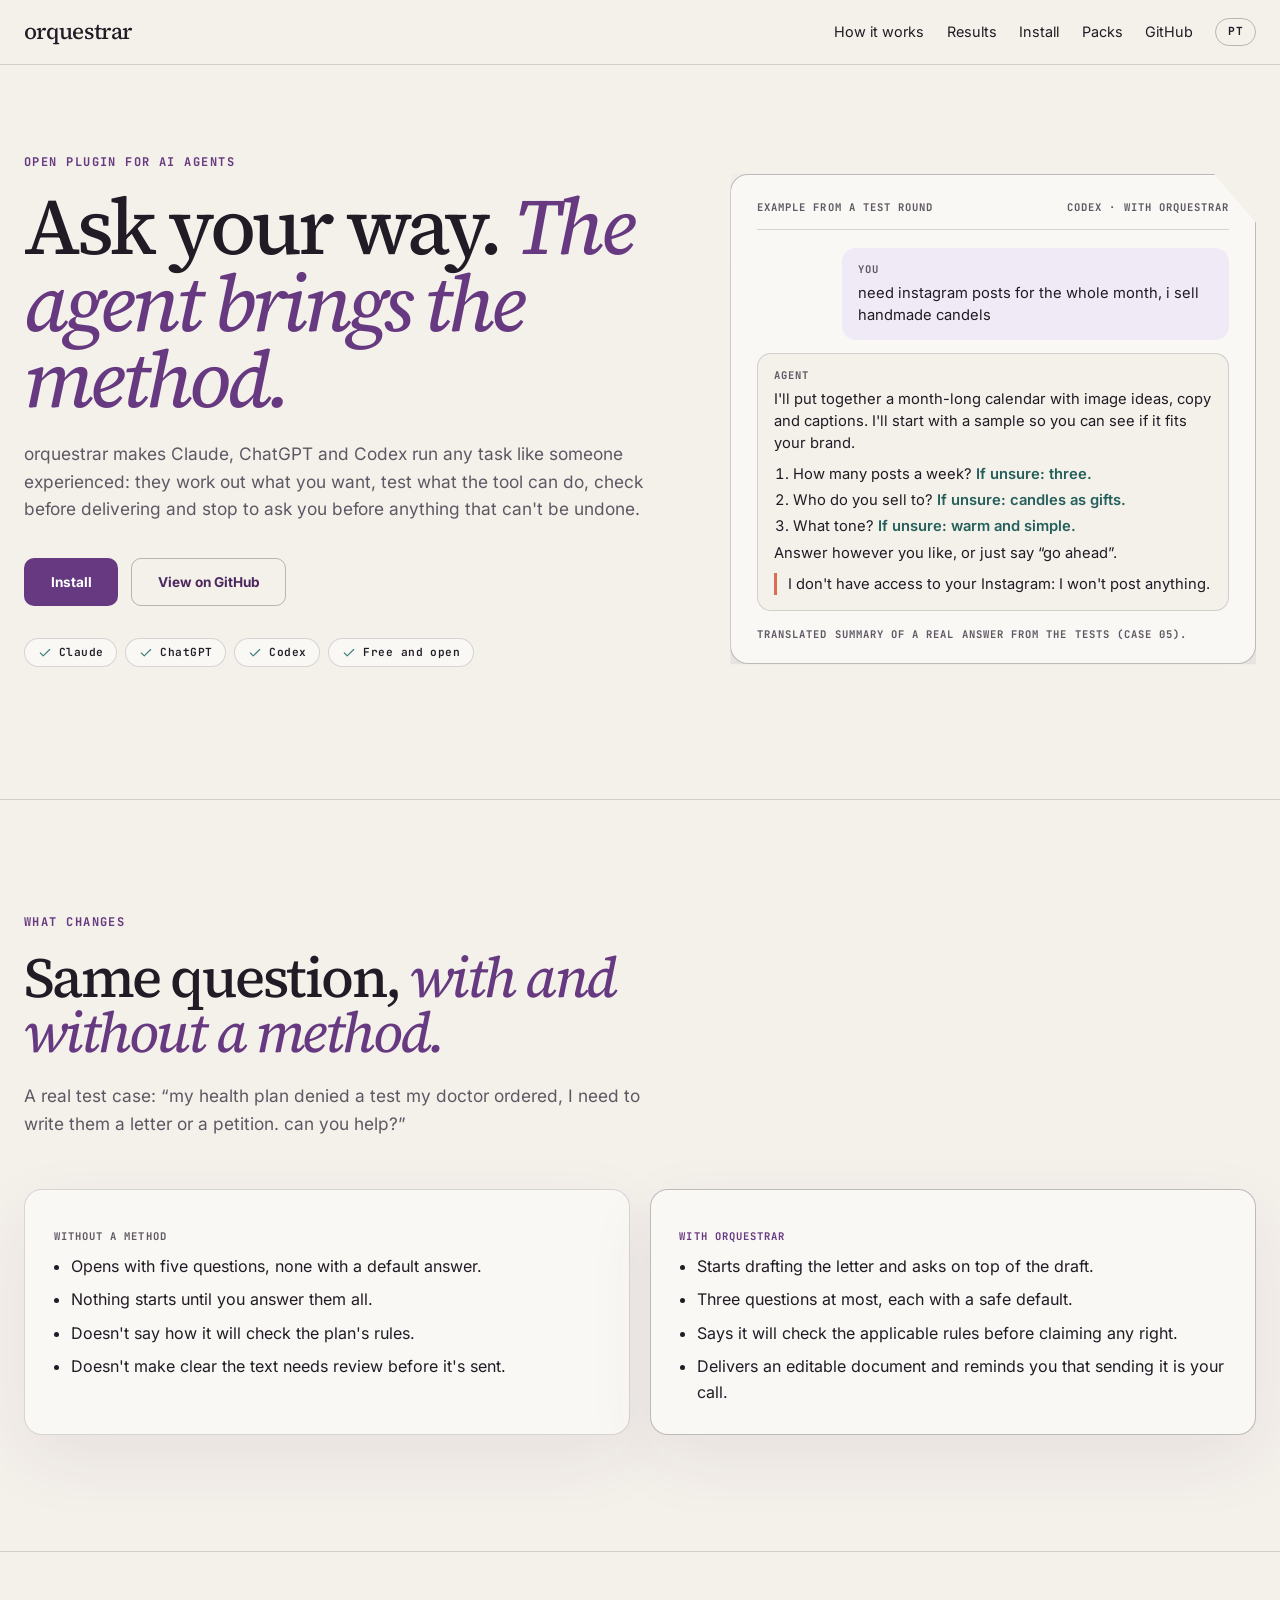
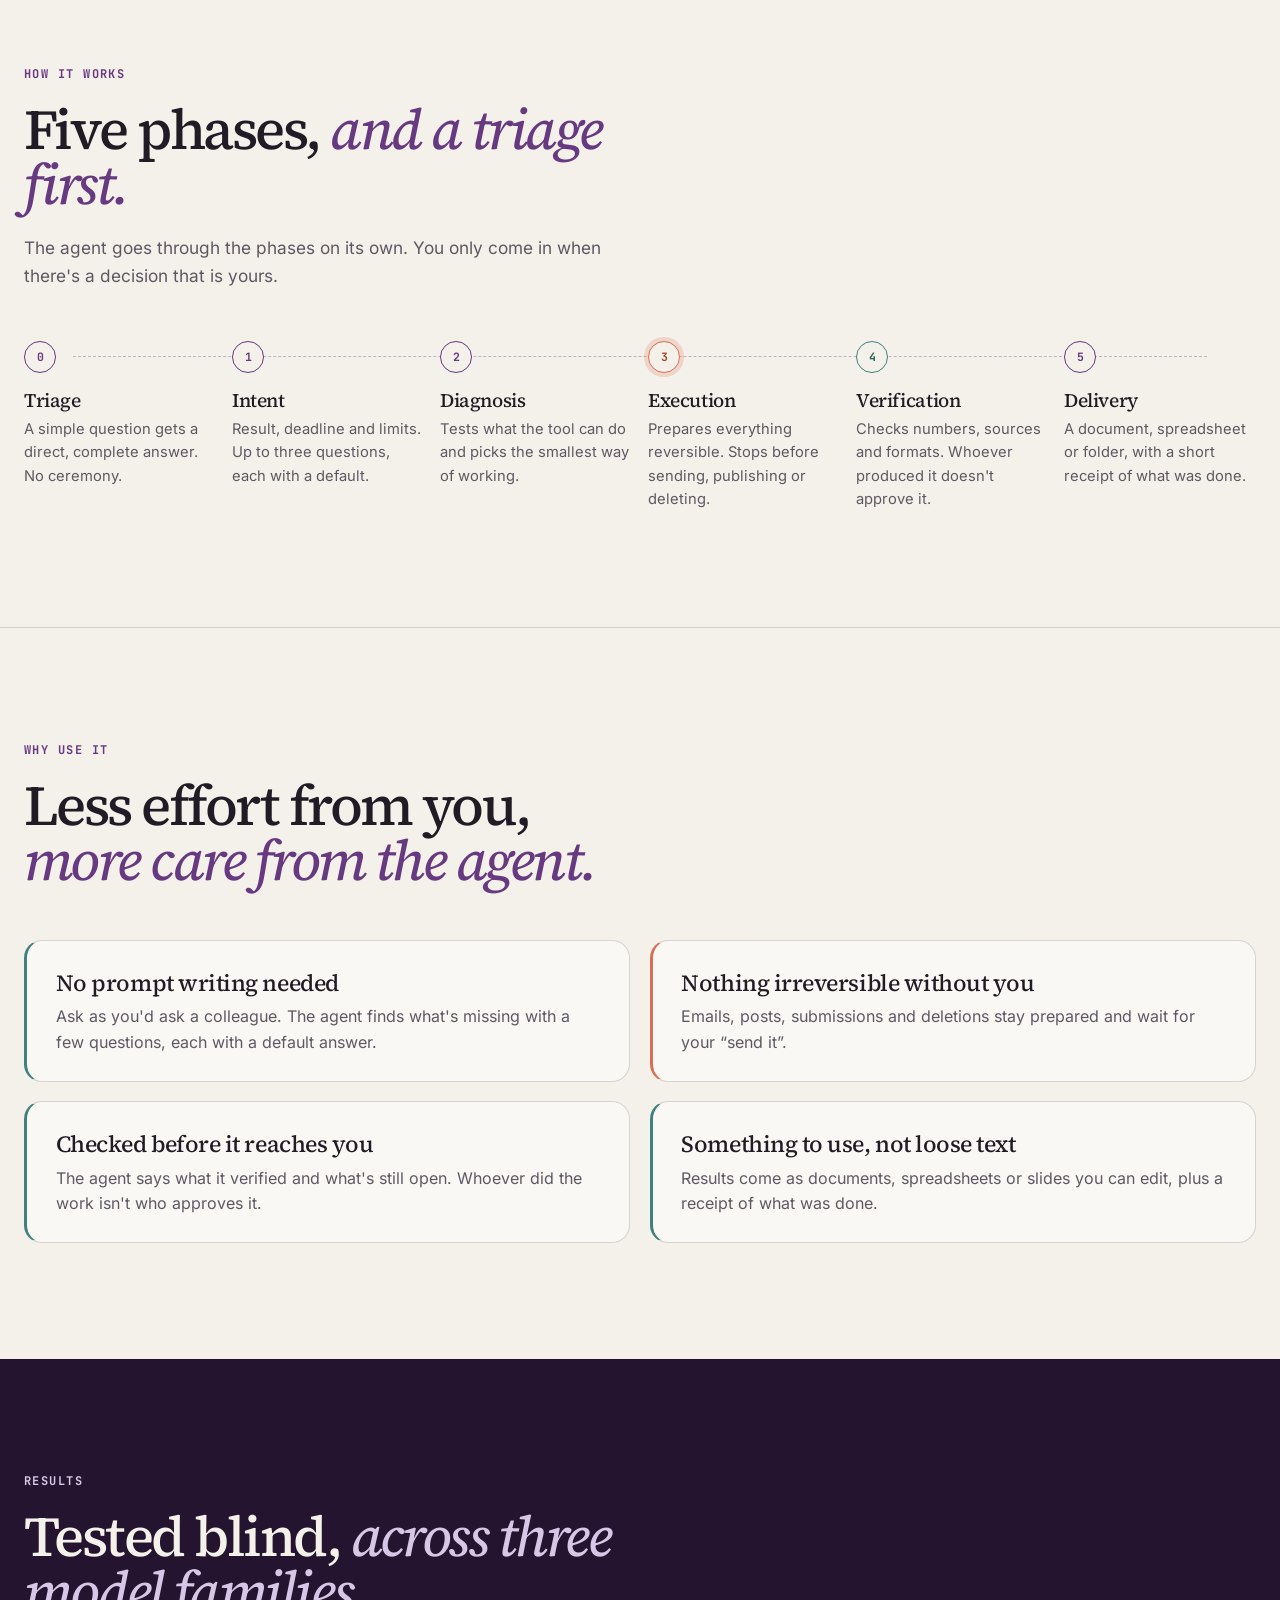
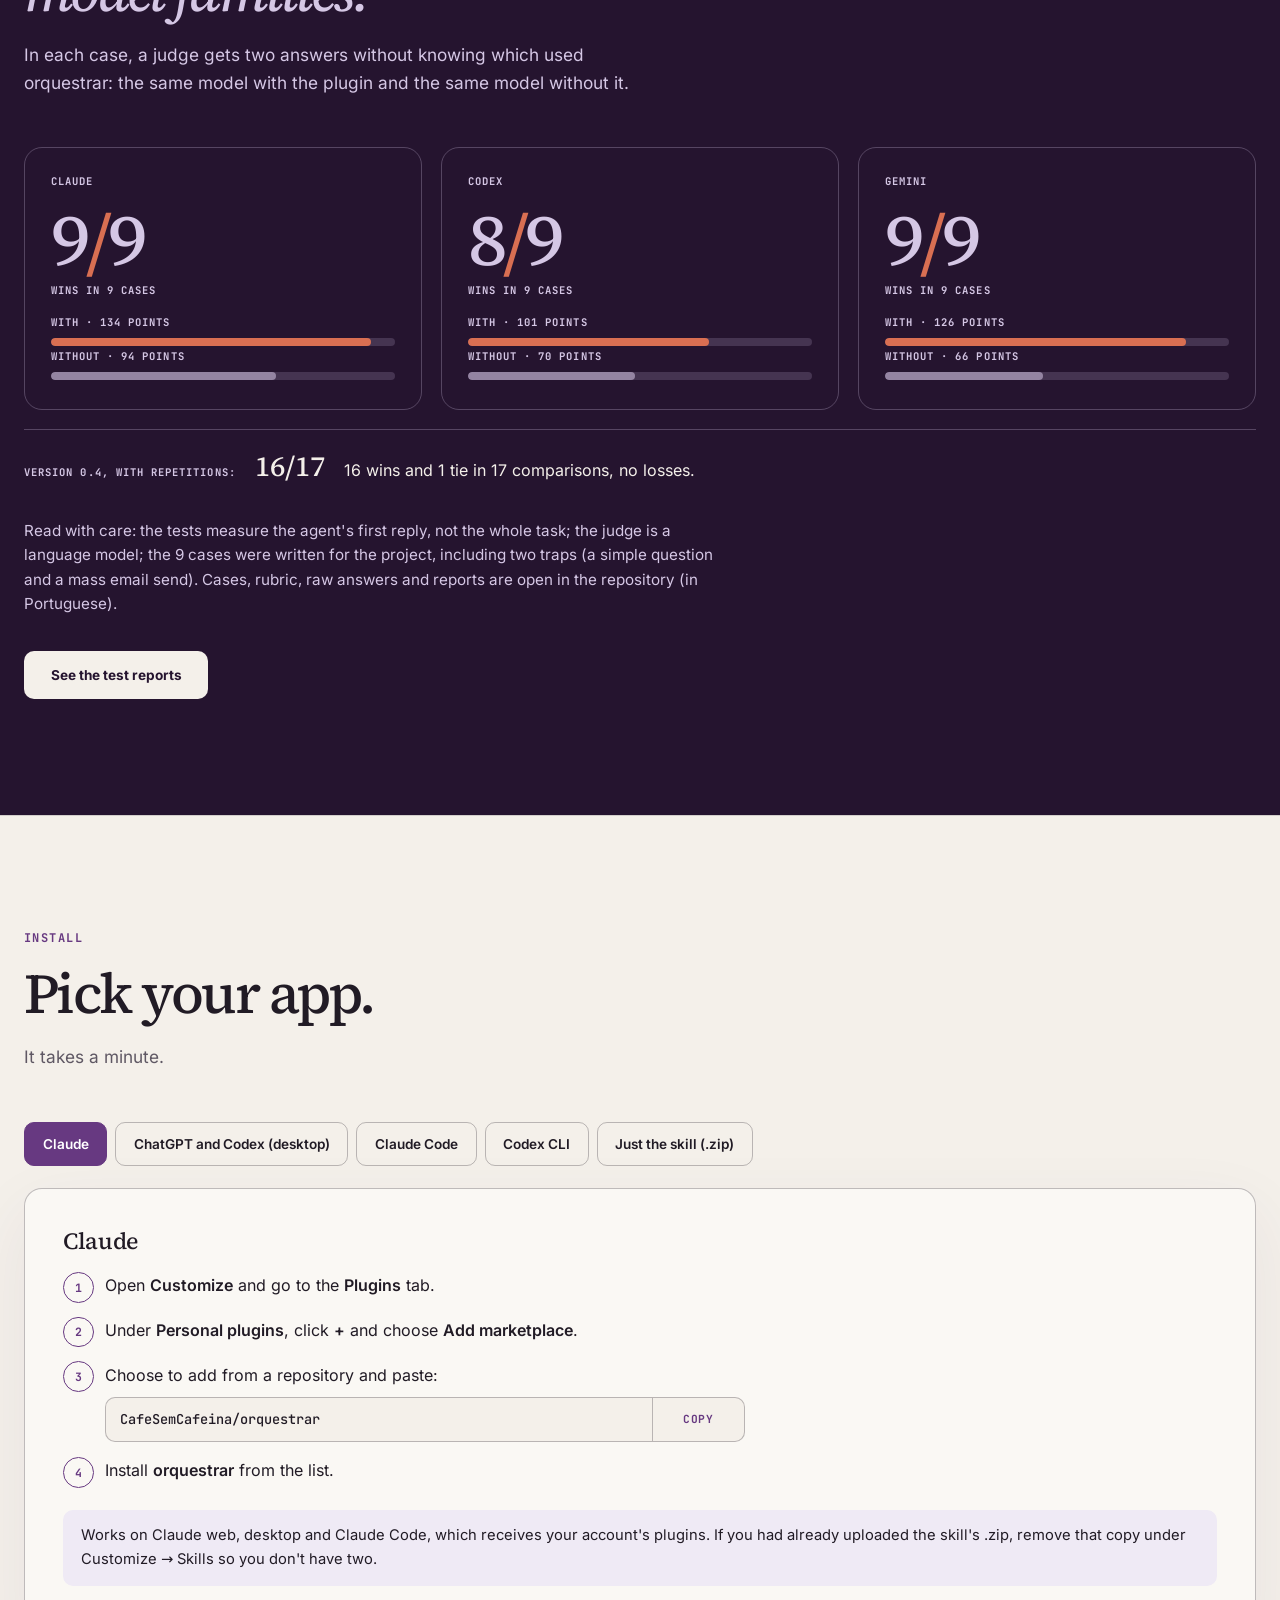
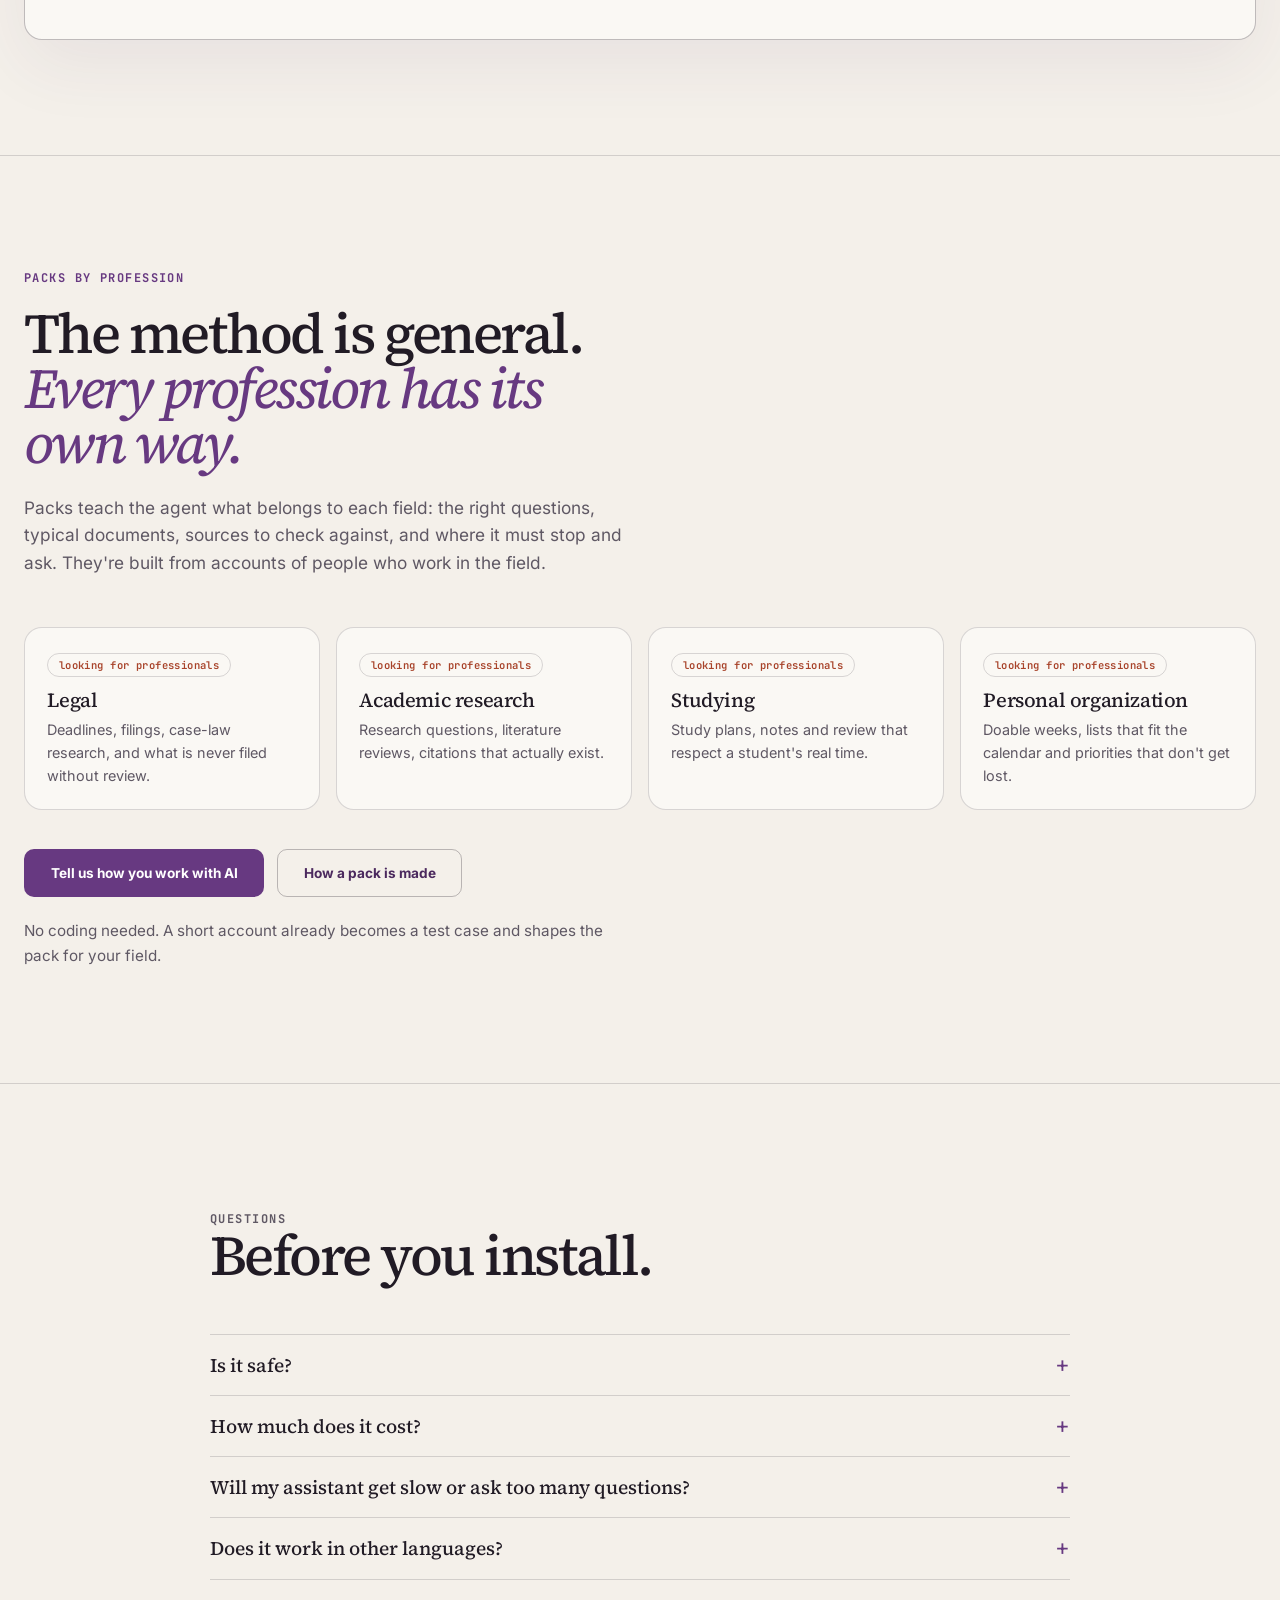
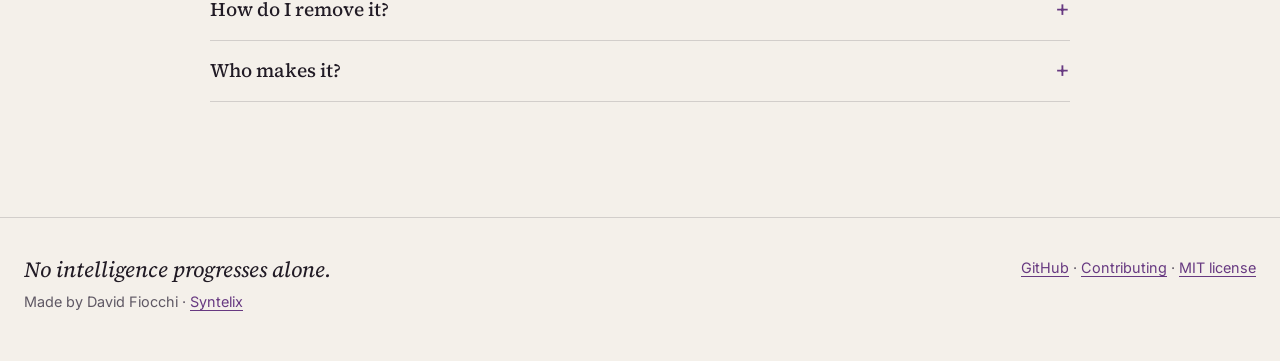
==== docs/en/index.html @ c05edbc2 "Prepara o repositório para ser público e cria o site README em português e inglês, guia de contribui" ====
<!DOCTYPE html>
<html lang="en">
<head>
<meta charset="utf-8">
<meta name="viewport" content="width=device-width, initial-scale=1">
<title>orquestrar · from a vague request to finished, checked work</title>
<meta name="description" content="Open plugin for Claude, ChatGPT and Codex that runs any task with a method: understands the request, tests the tool, checks before delivering and asks for approval before anything that can&#x27;t be undone.">
<meta property="og:title" content="orquestrar · from a vague request to finished, checked work">
<meta property="og:description" content="Open plugin for Claude, ChatGPT and Codex that runs any task with a method: understands the request, tests the tool, checks before delivering and asks for approval before anything that can&#x27;t be undone.">
<meta property="og:type" content="website">
<link rel="alternate" hreflang="pt-BR" href="../">
<link rel="icon" href="data:image/svg+xml,%3Csvg xmlns='http://www.w3.org/2000/svg' viewBox='0 0 32 32'%3E%3Ccircle cx='9' cy='10' r='4' fill='%23673981'/%3E%3Ccircle cx='23' cy='9' r='3' fill='%233f817c'/%3E%3Ccircle cx='16' cy='23' r='5' fill='%23d96f52'/%3E%3C/svg%3E">
<link rel="preload" href="../assets/fonts/source-serif-4.woff2" as="font" type="font/woff2" crossorigin>
<link rel="preload" href="../assets/fonts/inter.woff2" as="font" type="font/woff2" crossorigin>
<link rel="stylesheet" href="../assets/site.css">
<script>document.documentElement.classList.add('js-reveal')</script>
</head>
<body>
<a class="skip" href="#conteudo">Skip to content</a>
<header class="topbar"><div class="shell">
  <a class="brand" href="./">orquestrar</a>
  <nav class="nav" aria-label="principal"><a class="nav-link" href="#how">How it works</a><a class="nav-link" href="#results">Results</a><a class="nav-link" href="#install">Install</a><a class="nav-link" href="#packs">Packs</a><a class="nav-link" href="https://github.com/CafeSemCafeina/orquestrar">GitHub</a><a class="lang" href="../" hreflang="pt-BR" title="Português">PT</a></nav>
</div></header>

<main id="conteudo">
<section class="hero"><div class="shell">
  <div>
    <p class="kicker">Open plugin for AI agents</p>
    <h1>Ask your way. <em>The agent brings the method.</em></h1>
    <p class="lede">orquestrar makes Claude, ChatGPT and Codex run any task like someone experienced: they work out what you want, test what the tool can do, check before delivering and stop to ask you before anything that can&#x27;t be undone.</p>
    <div class="actions"><a class="btn btn--primary" href="#install">Install</a><a class="btn btn--secondary" href="https://github.com/CafeSemCafeina/orquestrar">View on GitHub</a></div>
    <ul class="chips"><li class="chip"><svg viewBox="0 0 24 24" fill="none" stroke="currentColor" stroke-width="2" stroke-linecap="round" stroke-linejoin="round" aria-hidden="true"><path d="M20 6 9 17l-5-5"/></svg>Claude</li><li class="chip"><svg viewBox="0 0 24 24" fill="none" stroke="currentColor" stroke-width="2" stroke-linecap="round" stroke-linejoin="round" aria-hidden="true"><path d="M20 6 9 17l-5-5"/></svg>ChatGPT</li><li class="chip"><svg viewBox="0 0 24 24" fill="none" stroke="currentColor" stroke-width="2" stroke-linecap="round" stroke-linejoin="round" aria-hidden="true"><path d="M20 6 9 17l-5-5"/></svg>Codex</li><li class="chip"><svg viewBox="0 0 24 24" fill="none" stroke="currentColor" stroke-width="2" stroke-linecap="round" stroke-linejoin="round" aria-hidden="true"><path d="M20 6 9 17l-5-5"/></svg>Free and open</li></ul>
  </div>
  <figure class="artifact" style="margin:0">
    <div class="artifact__bar"><span class="meta">Example from a test round</span><span class="meta">Codex · with orquestrar</span></div>
    <div class="msg msg--user"><span class="meta msg__who">You</span>need instagram posts for the whole month, i sell handmade candels</div>
    <div class="msg msg--agent"><span class="meta msg__who">Agent</span>I'll put together a month-long calendar with image ideas, copy and captions. I'll start with a sample so you can see if it fits your brand.<ol><li>How many posts a week? <span class="default">If unsure: three.</span></li><li>Who do you sell to? <span class="default">If unsure: candles as gifts.</span></li><li>What tone? <span class="default">If unsure: warm and simple.</span></li></ol>Answer however you like, or just say “go ahead”.<span class="stop">I don't have access to your Instagram: I won't post anything.</span></div>
    <figcaption class="meta" style="margin-top:1rem">Translated summary of a real answer from the tests (case 05).</figcaption>
  </figure>
</div></section>

<section><div class="shell">
  <div class="section-head"><p class="kicker">What changes</p><h2>Same question, <em>with and without a method.</em></h2><p class="lede">A real test case: “my health plan denied a test my doctor ordered, I need to write them a letter or a petition. can you help?”</p></div>
  <div class="compare">
    <article class="panel reveal"><p class="meta">Without a method</p><ul><li>Opens with five questions, none with a default answer.</li><li>Nothing starts until you answer them all.</li><li>Doesn&#x27;t say how it will check the plan&#x27;s rules.</li><li>Doesn&#x27;t make clear the text needs review before it&#x27;s sent.</li></ul></article>
    <article class="panel panel--with reveal"><p class="meta" style="color:var(--purple-600)">With orquestrar</p><ul><li>Starts drafting the letter and asks on top of the draft.</li><li>Three questions at most, each with a safe default.</li><li>Says it will check the applicable rules before claiming any right.</li><li>Delivers an editable document and reminds you that sending it is your call.</li></ul></article>
  </div>
</div></section>

<section id="how"><div class="shell">
  <div class="section-head"><p class="kicker">How it works</p><h2>Five phases, <em>and a triage first.</em></h2><p class="lede">The agent goes through the phases on its own. You only come in when there&#x27;s a decision that is yours.</p></div>
  <ol class="phases"><li class="phase reveal"><div class="node">0</div><h3>Triage</h3><p>A simple question gets a direct, complete answer. No ceremony.</p></li><li class="phase reveal"><div class="node">1</div><h3>Intent</h3><p>Result, deadline and limits. Up to three questions, each with a default.</p></li><li class="phase reveal"><div class="node">2</div><h3>Diagnosis</h3><p>Tests what the tool can do and picks the smallest way of working.</p></li><li class="phase phase--decide reveal"><div class="node">3</div><h3>Execution</h3><p>Prepares everything reversible. Stops before sending, publishing or deleting.</p></li><li class="phase phase--verify reveal"><div class="node">4</div><h3>Verification</h3><p>Checks numbers, sources and formats. Whoever produced it doesn&#x27;t approve it.</p></li><li class="phase reveal"><div class="node">5</div><h3>Delivery</h3><p>A document, spreadsheet or folder, with a short receipt of what was done.</p></li></ol>
</div></section>

<section><div class="shell">
  <div class="section-head"><p class="kicker">Why use it</p><h2>Less effort from you, <em>more care from the agent.</em></h2></div>
  <div class="findings"><article class="finding reveal"><h3>No prompt writing needed</h3><p>Ask as you&#x27;d ask a colleague. The agent finds what&#x27;s missing with a few questions, each with a default answer.</p></article><article class="finding finding--decide reveal"><h3>Nothing irreversible without you</h3><p>Emails, posts, submissions and deletions stay prepared and wait for your “send it”.</p></article><article class="finding reveal"><h3>Checked before it reaches you</h3><p>The agent says what it verified and what&#x27;s still open. Whoever did the work isn&#x27;t who approves it.</p></article><article class="finding reveal"><h3>Something to use, not loose text</h3><p>Results come as documents, spreadsheets or slides you can edit, plus a receipt of what was done.</p></article></div>
</div></section>

<section class="night" id="results"><div class="shell">
  <div class="section-head"><p class="kicker kicker--light">Results</p><h2>Tested blind, <em>across three model families.</em></h2><p class="lede">In each case, a judge gets two answers without knowing which used orquestrar: the same model with the plugin and the same model without it.</p></div>
  <div class="scores"><div class="score reveal"><p class="meta">Claude</p><p class="score__big">9<span>/</span>9</p><p class="meta">wins in 9 cases</p><p class="meta" style="margin-top:1.1rem">with · 134 points</p><div class="bar bar--with"><i style="width:93.1%"></i></div><p class="meta">without · 94 points</p><div class="bar bar--without"><i style="width:65.3%"></i></div></div><div class="score reveal"><p class="meta">Codex</p><p class="score__big">8<span>/</span>9</p><p class="meta">wins in 9 cases</p><p class="meta" style="margin-top:1.1rem">with · 101 points</p><div class="bar bar--with"><i style="width:70.1%"></i></div><p class="meta">without · 70 points</p><div class="bar bar--without"><i style="width:48.6%"></i></div></div><div class="score reveal"><p class="meta">Gemini</p><p class="score__big">9<span>/</span>9</p><p class="meta">wins in 9 cases</p><p class="meta" style="margin-top:1.1rem">with · 126 points</p><div class="bar bar--with"><i style="width:87.5%"></i></div><p class="meta">without · 66 points</p><div class="bar bar--without"><i style="width:45.8%"></i></div></div></div>
  <div class="v04"><span class="meta" style="color:var(--purple-200)">Version 0.4, with repetitions:</span><strong>16/17</strong><span>16 wins and 1 tie in 17 comparisons, no losses.</span></div>
  <p class="limits">Read with care: the tests measure the agent&#x27;s first reply, not the whole task; the judge is a language model; the 9 cases were written for the project, including two traps (a simple question and a mass email send). Cases, rubric, raw answers and reports are open in the repository (in Portuguese).</p>
  <div class="actions"><a class="btn btn--light" href="https://github.com/CafeSemCafeina/orquestrar/tree/main/evals">See the test reports</a></div>
</div></section>

<section id="install"><div class="shell">
  <div class="section-head"><p class="kicker">Install</p><h2>Pick your app.</h2><p class="lede">It takes a minute.</p></div>
  <div class="tabs" role="tablist" aria-label="Install"><button class="tab" role="tab" id="tab-claude" aria-controls="panel-claude" aria-selected="true" tabindex="0">Claude</button><button class="tab" role="tab" id="tab-chatgpt" aria-controls="panel-chatgpt" aria-selected="false" tabindex="-1">ChatGPT and Codex (desktop)</button><button class="tab" role="tab" id="tab-claude-code" aria-controls="panel-claude-code" aria-selected="false" tabindex="-1">Claude Code</button><button class="tab" role="tab" id="tab-codex-cli" aria-controls="panel-codex-cli" aria-selected="false" tabindex="-1">Codex CLI</button><button class="tab" role="tab" id="tab-zip" aria-controls="panel-zip" aria-selected="false" tabindex="-1">Just the skill (.zip)</button></div>
  <div class="tabpanel" role="tabpanel" id="panel-claude" aria-labelledby="tab-claude"><h3>Claude</h3><ol class="steps"><li>Open <span class="path">Customize</span> and go to the <span class="path">Plugins</span> tab.</li><li>Under <span class="path">Personal plugins</span>, click <span class="path">+</span> and choose <span class="path">Add marketplace</span>.</li><li>Choose to add from a repository and paste:<span class="copy"><code>CafeSemCafeina/orquestrar</code><button type="button" data-copy="CafeSemCafeina/orquestrar" data-done="Copied">Copy</button></span></li><li>Install <span class="path">orquestrar</span> from the list.</li></ol><p class="note">Works on Claude web, desktop and Claude Code, which receives your account's plugins. If you had already uploaded the skill's .zip, remove that copy under Customize → Skills so you don't have two.</p></div><div class="tabpanel" role="tabpanel" id="panel-chatgpt" aria-labelledby="tab-chatgpt" hidden><h3>ChatGPT and Codex (desktop)</h3><ol class="steps"><li>Open <span class="path">Plugins</span> in the app (in work mode or in the Codex tab).</li><li>Click <span class="path">Add marketplace</span>.</li><li>Under <span class="path">Source</span>, paste:<span class="copy"><code>CafeSemCafeina/orquestrar</code><button type="button" data-copy="CafeSemCafeina/orquestrar" data-done="Copied">Copy</button></span>Under <span class="path">Git ref</span>, use <code>main</code>. Leave <span class="path">Sparse paths</span> empty.</li><li>Install <span class="path">orquestrar</span> from the plugin list.</li></ol><p class="note">If your ChatGPT app doesn't show the option to add a marketplace, use the “Just the skill” tab: adding your own plugins to chat may depend on your plan.</p></div><div class="tabpanel" role="tabpanel" id="panel-claude-code" aria-labelledby="tab-claude-code" hidden><h3>Claude Code</h3><ol class="steps"><li>In a terminal with Claude Code open, run:<span class="copy"><code>/plugin marketplace add CafeSemCafeina/orquestrar</code><button type="button" data-copy="/plugin marketplace add CafeSemCafeina/orquestrar" data-done="Copied">Copy</button></span></li><li>Then:<span class="copy"><code>/plugin install orquestrar@orquestrar</code><button type="button" data-copy="/plugin install orquestrar@orquestrar" data-done="Copied">Copy</button></span></li></ol><p class="note">To check, run <code>/plugin</code> and look for orquestrar among installed plugins.</p></div><div class="tabpanel" role="tabpanel" id="panel-codex-cli" aria-labelledby="tab-codex-cli" hidden><h3>Codex CLI</h3><ol class="steps"><li>In a terminal, run:<span class="copy"><code>codex plugin marketplace add CafeSemCafeina/orquestrar</code><button type="button" data-copy="codex plugin marketplace add CafeSemCafeina/orquestrar" data-done="Copied">Copy</button></span></li><li>Then:<span class="copy"><code>codex plugin add orquestrar@orquestrar</code><button type="button" data-copy="codex plugin add orquestrar@orquestrar" data-done="Copied">Copy</button></span></li></ol><p class="note">Start a new Codex session for the skill to show up. Tested on Codex CLI 0.169.</p></div><div class="tabpanel" role="tabpanel" id="panel-zip" aria-labelledby="tab-zip" hidden><h3>Just the skill (.zip)</h3><ol class="steps"><li>Download the file:<span class="actions" style="margin-top:.7rem"><a class="btn btn--primary" href="../download/orquestrar-skill.zip" download>Download orquestrar-skill.zip</a></span></li><li>In Claude: <span class="path">Customize → Skills → + → Upload a skill</span>.</li><li>In ChatGPT: <span class="path">Skills → Create → Upload from your computer</span>. ChatGPT's web and desktop skills don't sync: upload to both if you use both.</li></ol><p class="note">This installs only the skill, with no catalog. Updates won't arrive on their own: download again when a new version ships.</p></div>
</div></section>

<section id="packs"><div class="shell">
  <div class="section-head"><p class="kicker">Packs by profession</p><h2>The method is general. <em>Every profession has its own way.</em></h2><p class="lede">Packs teach the agent what belongs to each field: the right questions, typical documents, sources to check against, and where it must stop and ask. They&#x27;re built from accounts of people who work in the field.</p></div>
  <div class="packs"><article class="pack reveal"><span class="status">looking for professionals</span><h3>Legal</h3><p>Deadlines, filings, case-law research, and what is never filed without review.</p></article><article class="pack reveal"><span class="status">looking for professionals</span><h3>Academic research</h3><p>Research questions, literature reviews, citations that actually exist.</p></article><article class="pack reveal"><span class="status">looking for professionals</span><h3>Studying</h3><p>Study plans, notes and review that respect a student&#x27;s real time.</p></article><article class="pack reveal"><span class="status">looking for professionals</span><h3>Personal organization</h3><p>Doable weeks, lists that fit the calendar and priorities that don&#x27;t get lost.</p></article></div>
  <div class="actions" style="margin-top:0"><a class="btn btn--primary" href="https://github.com/CafeSemCafeina/orquestrar/issues/new?template=relato-profissional.yml">Tell us how you work with AI</a><a class="btn btn--secondary" href="https://github.com/CafeSemCafeina/orquestrar/blob/main/PACKS.md">How a pack is made</a></div>
  <p class="lede" style="font-size:.95rem">No coding needed. A short account already becomes a test case and shapes the pack for your field.</p>
</div></section>

<section><div class="shell faq">
  <div class="section-head"><p class="kicker">Questions</p><h2>Before you install.</h2></div>
  <details><summary>Is it safe?</summary><p>The plugin is just text: instructions the agent reads. It doesn&#x27;t run programs, install anything on your computer or ask for account access. The agent keeps the same permissions as before, and the skill tells it to stop and ask for your approval before sending, publishing, paying or deleting.</p></details><details><summary>How much does it cost?</summary><p>Nothing. orquestrar is open source under the MIT license. It uses the plan you already have in each app; plugin and skill availability depends on that plan.</p></details><details><summary>Will my assistant get slow or ask too many questions?</summary><p>It shouldn&#x27;t. Simple questions still get direct answers, and the tests include a trap just for that. For bigger tasks, it asks three questions at most, each with a default: you can just say “go ahead”.</p></details><details><summary>Does it work in other languages?</summary><p>The skill is written in Portuguese, but the agent replies in the language you write in.</p></details><details><summary>How do I remove it?</summary><p>Uninstall orquestrar on the same plugins screen in your app. In a terminal: /plugin uninstall orquestrar@orquestrar (Claude Code) or codex plugin remove orquestrar@orquestrar (Codex).</p></details><details><summary>Who makes it?</summary><p>David Fiocchi, from Syntelix, with contributions open to anyone. Real usage reports beat any opinion: that&#x27;s how the method improves.</p></details>
</div></section>
</main>

<footer><div class="shell">
  <div><p class="thesis">No intelligence progresses alone.</p><p style="margin:0">Made by David Fiocchi · <a href="https://syntelix.ia.br">Syntelix</a></p></div>
  <p style="margin:0"><a href="https://github.com/CafeSemCafeina/orquestrar">GitHub</a> · <a href="https://github.com/CafeSemCafeina/orquestrar/blob/main/CONTRIBUTING.md">Contributing</a> · <a href="https://github.com/CafeSemCafeina/orquestrar/blob/main/LICENSE">MIT license</a></p>
</div></footer>

<script>
(function () {
  var tabs = Array.prototype.slice.call(document.querySelectorAll('[role="tab"]'));
  function select(tab) {
    tabs.forEach(function (t) {
      var on = t === tab;
      t.setAttribute('aria-selected', on ? 'true' : 'false');
      t.tabIndex = on ? 0 : -1;
      document.getElementById(t.getAttribute('aria-controls')).hidden = !on;
    });
  }
  tabs.forEach(function (t, i) {
    t.addEventListener('click', function () { select(t); });
    t.addEventListener('keydown', function (e) {
      var n = e.key === 'ArrowRight' ? 1 : e.key === 'ArrowLeft' ? -1 : 0;
      if (!n) return;
      var next = tabs[(i + n + tabs.length) % tabs.length];
      select(next); next.focus(); e.preventDefault();
    });
  });
  document.querySelectorAll('[data-copy]').forEach(function (b) {
    var label = b.textContent;
    b.addEventListener('click', function () {
      var text = b.getAttribute('data-copy');
      function ok() { b.textContent = b.getAttribute('data-done'); b.classList.add('done'); setTimeout(function () { b.textContent = label; b.classList.remove('done'); }, 1800); }
      if (navigator.clipboard) { navigator.clipboard.writeText(text).then(ok, fallback); } else { fallback(); }
      function fallback() { var ta = document.createElement('textarea'); ta.value = text; document.body.appendChild(ta); ta.select(); try { document.execCommand('copy'); ok(); } catch (e) {} document.body.removeChild(ta); }
    });
  });
  var els = document.querySelectorAll('.reveal');
  if (!('IntersectionObserver' in window)) { els.forEach(function (e) { e.classList.add('is-in'); }); return; }
  var io = new IntersectionObserver(function (entries) {
    entries.forEach(function (en) { if (en.isIntersecting) { en.target.classList.add('is-in'); io.unobserve(en.target); } });
  }, { rootMargin: '0px 0px -8% 0px' });
  els.forEach(function (e) { io.observe(e); });
})();
</script>
</body>
</html>
---- docs/assets/site.css ----
/* orquestrar · site
   Tokens do Syntelix Design System v2 (paper, ink, roxo pensa, coral decide, teal verifica). */

@font-face { font-family: "Source Serif 4"; src: url("fonts/source-serif-4.woff2") format("woff2"); font-weight: 200 900; font-style: normal; font-display: swap; }
@font-face { font-family: "Source Serif 4"; src: url("fonts/source-serif-4-italic.woff2") format("woff2"); font-weight: 200 900; font-style: italic; font-display: swap; }
@font-face { font-family: "Inter"; src: url("fonts/inter.woff2") format("woff2"); font-weight: 100 900; font-style: normal; font-display: swap; }
@font-face { font-family: "JetBrains Mono"; src: url("fonts/jetbrains-mono.woff2") format("woff2"); font-weight: 100 800; font-style: normal; font-display: swap; }

:root {
  --paper: #f4f0ea;
  --paper-light: #faf8f4;
  --ink: #211b25;
  --ink-soft: #5f5864;
  --line: rgba(33, 27, 37, 0.16);
  --line-strong: rgba(33, 27, 37, 0.28);
  --purple-100: #efeaf5;
  --purple-200: #d5c7e5;
  --purple-500: #8349a4;
  --purple-600: #673981;
  --purple-700: #4b295e;
  --purple-900: #25142f;
  --coral: #d96f52;
  --coral-deep: #a8432a;
  --teal: #3f817c;
  --teal-deep: #245f5b;

  --serif: "Source Serif 4", Georgia, serif;
  --sans: "Inter", system-ui, sans-serif;
  --mono: "JetBrains Mono", ui-monospace, monospace;

  --radius-control: 10px;
  --radius-surface: 18px;
  --shadow-artifact: 0 34px 90px rgba(49, 32, 58, 0.13);
  --shadow-panel: 0 24px 70px rgba(75, 41, 94, 0.07);
  --ring-focus: 0 0 0 3px rgba(103, 57, 129, 0.38);
  --ease: cubic-bezier(0.22, 0.61, 0.36, 1);
  --chamfer: polygon(0 0, 92% 0, 100% 10%, 100% 100%, 0 100%);
  --shell: min(1360px, 100vw - 48px);
  --section: clamp(5rem, 9vw, 9rem);
}

* { box-sizing: border-box; }
html { scroll-behavior: smooth; }
@media (prefers-reduced-motion: reduce) { html { scroll-behavior: auto; } *, *::before, *::after { transition: none !important; animation: none !important; } }

body {
  margin: 0;
  background: var(--paper);
  color: var(--ink);
  font: 400 1rem/1.6 var(--sans);
  -webkit-font-smoothing: antialiased;
}
::selection { background: rgba(63, 129, 124, 0.24); }
a { color: var(--purple-600); text-underline-offset: 3px; }
a:hover { color: var(--coral-deep); }
:focus-visible { outline: none; box-shadow: var(--ring-focus); border-radius: 6px; }
img, svg { display: block; max-width: 100%; }

.shell { width: var(--shell); margin: 0 auto; }
.skip { position: absolute; left: -999px; top: 8px; background: var(--paper-light); padding: .5rem 1rem; z-index: 10; }
.skip:focus { left: 8px; }

/* Tipografia */
.kicker { font: 700 .75rem/1.3 var(--mono); letter-spacing: .12em; text-transform: uppercase; color: var(--purple-600); margin: 0 0 1.2rem; }
.kicker--light { color: var(--purple-200); }
h1, h2, h3 { font-family: var(--serif); font-weight: 500; margin: 0; }
h1 { font-weight: 480; font-size: clamp(2.6rem, 6.2vw, 5.4rem); line-height: .96; letter-spacing: -.05em; }
h1 em, h2 em { font-style: italic; font-weight: 450; color: var(--purple-600); }
h2 { font-size: clamp(2.1rem, 4.4vw, 3.8rem); line-height: .98; letter-spacing: -.045em; }
h3 { font-size: 1.45rem; line-height: 1.15; letter-spacing: -.02em; }
.lede { font-size: 1.075rem; color: var(--ink-soft); max-width: 58ch; margin: 1.4rem 0 0; }
.meta { font: 700 .66rem/1.35 var(--mono); letter-spacing: .1em; text-transform: uppercase; color: var(--ink-soft); }

/* Topbar */
.topbar { position: sticky; top: 0; z-index: 5; background: rgba(244, 240, 234, .92); backdrop-filter: blur(8px); border-bottom: 1px solid var(--line); }
.topbar .shell { display: flex; align-items: center; justify-content: space-between; gap: 1rem; min-height: 64px; }
.brand { font: 500 1.4rem/1 var(--serif); letter-spacing: -.03em; color: var(--ink); text-decoration: none; }
.nav { display: flex; align-items: center; gap: 1.4rem; font-size: .9rem; }
.nav a { color: var(--ink); text-decoration: none; }
.nav a:hover { color: var(--coral-deep); }
.lang { font: 700 .7rem/1 var(--mono); letter-spacing: .1em; border: 1px solid var(--line-strong); border-radius: 999px; padding: .45rem .7rem; }
@media (max-width: 900px) { .nav .nav-link { display: none; } }

/* Botões */
.btn { display: inline-flex; align-items: center; gap: .65rem; min-height: 48px; padding: .85rem 1.6rem; border-radius: var(--radius-control); font: 700 .85rem/1.2 var(--sans); text-decoration: none; border: 1px solid transparent; cursor: pointer; transition: transform .2s var(--ease), background .2s var(--ease), color .2s var(--ease), border-color .2s var(--ease); }
.btn:hover { transform: translateY(-1px); }
.btn--primary { background: var(--purple-600); color: #fff; }
.btn--primary:hover { background: var(--coral-deep); color: #fff; }
.btn--secondary { background: transparent; color: var(--purple-700); border-color: var(--line-strong); }
.btn--secondary:hover { background: rgba(217, 111, 82, .08); color: var(--coral-deep); border-color: var(--coral-deep); }
.btn--light { background: var(--paper); color: var(--purple-900); }
.btn--light:hover { background: var(--coral); color: var(--purple-900); }
.actions { display: flex; flex-wrap: wrap; gap: .8rem; margin-top: 2.2rem; }
@media (max-width: 620px) { .actions .btn { width: 100%; justify-content: center; } }

/* Seções */
section { padding: var(--section) 0; border-top: 1px solid var(--line); }
.section-head { max-width: 62ch; margin-bottom: 3.2rem; }

/* Hero */
.hero { border-top: 0; padding-top: clamp(3.5rem, 7vw, 6.5rem); }
.hero .shell { display: grid; grid-template-columns: 1.1fr .9fr; gap: clamp(2rem, 5vw, 5rem); align-items: center; }
@media (max-width: 900px) { .hero .shell { grid-template-columns: 1fr; } }
.chips { display: flex; flex-wrap: wrap; gap: .5rem; margin-top: 2rem; padding: 0; list-style: none; }
.chip { display: inline-flex; align-items: center; gap: .45rem; padding: .42rem .8rem; border: 1px solid var(--line); border-radius: 999px; background: var(--paper-light); font: 600 .7rem/1.2 var(--mono); letter-spacing: .04em; color: var(--ink); }
.chip svg { width: 14px; height: 14px; color: var(--teal); }

/* Artefato: conversa de exemplo */
.artifact { background: var(--paper-light); border: 1px solid var(--line-strong); border-radius: var(--radius-surface); box-shadow: var(--shadow-artifact); clip-path: var(--chamfer); padding: 1.6rem 1.6rem 1.4rem; }
.artifact__bar { display: flex; justify-content: space-between; align-items: center; padding-bottom: .9rem; margin-bottom: 1.1rem; border-bottom: 1px solid var(--line); }
.msg { border-radius: 14px; padding: .9rem 1rem; font-size: .92rem; line-height: 1.5; }
.msg + .msg { margin-top: .8rem; }
.msg--user { background: var(--purple-100); margin-left: 18%; }
.msg--agent { background: var(--paper); border: 1px solid var(--line); }
.msg ol { margin: .5rem 0 .3rem; padding-left: 1.2rem; }
.msg li + li { margin-top: .25rem; }
.msg .default { color: var(--teal-deep); font-weight: 600; }
.msg .stop { display: block; margin-top: .6rem; padding-left: .7rem; border-left: 3px solid var(--coral); }
.msg__who { display: block; margin-bottom: .35rem; }

/* Comparação */
.compare { display: grid; grid-template-columns: 1fr 1fr; gap: 1.2rem; }
@media (max-width: 900px) { .compare { grid-template-columns: 1fr; } }
.panel { background: var(--paper-light); border: 1px solid var(--line); border-radius: var(--radius-surface); padding: 1.8rem; box-shadow: var(--shadow-panel); }
.panel h3 { margin: .3rem 0 1rem; }
.panel ul { margin: 0; padding-left: 1.1rem; }
.panel li + li { margin-top: .5rem; }
.panel--with { border-color: var(--line-strong); }

/* Fases: rede sem centro */
.phases { list-style: none; margin: 0; padding: 0; display: grid; grid-template-columns: repeat(6, 1fr); gap: 1rem; position: relative; }
.phases::before { content: ""; position: absolute; left: 4%; right: 4%; top: 15px; border-top: 1.5px dashed rgba(103, 57, 129, .35); }
@media (max-width: 1100px) { .phases { grid-template-columns: repeat(3, 1fr); row-gap: 2.4rem; } .phases::before { display: none; } }
@media (max-width: 620px) { .phases { grid-template-columns: 1fr; } }
.phase { position: relative; }
.node { width: 32px; height: 32px; border-radius: 50%; background: var(--paper); border: 1.5px solid var(--purple-600); display: grid; place-items: center; font: 700 .72rem/1 var(--mono); color: var(--purple-600); margin-bottom: 1rem; position: relative; }
.phase--decide .node { border-color: var(--coral); color: var(--coral-deep); box-shadow: 0 0 0 4px rgba(217, 111, 82, .22); }
.phase--verify .node { border-color: var(--teal); color: var(--teal-deep); }
.phase h3 { font-size: 1.2rem; margin-bottom: .45rem; }
.phase p { margin: 0; font-size: .92rem; color: var(--ink-soft); }

/* Benefícios: achados */
.findings { display: grid; grid-template-columns: repeat(2, 1fr); gap: 1.2rem; }
@media (max-width: 900px) { .findings { grid-template-columns: 1fr; } }
.finding { background: var(--paper-light); border: 1px solid var(--line); border-left: 3px solid var(--teal); border-radius: var(--radius-surface); padding: 1.6rem 1.8rem; }
.finding--decide { border-left-color: var(--coral); }
.finding h3 { margin: .2rem 0 .5rem; }
.finding p { margin: 0; color: var(--ink-soft); }

/* Bloco escuro: resultados */
.night { background: var(--purple-900); color: var(--paper); border-top: 0; }
.night h2, .night h3 { color: var(--paper); }
.night h2 em { color: var(--purple-200); }
.night .lede, .night p { color: var(--purple-200); }
.night a { color: var(--paper); }
.night a:hover { color: var(--coral); }
.scores { display: grid; grid-template-columns: repeat(3, 1fr); gap: 1.2rem; margin-top: 1rem; }
@media (max-width: 900px) { .scores { grid-template-columns: 1fr; } }
.score { border: 1px solid rgba(213, 199, 229, .28); border-radius: var(--radius-surface); padding: 1.6rem; }
.score__big { font: 480 clamp(3rem, 6vw, 4.6rem)/1 var(--serif); letter-spacing: -.05em; color: var(--paper); }
.score__big span { color: var(--coral); }
.bar { height: 8px; border-radius: 999px; background: rgba(213, 199, 229, .18); margin: .55rem 0 .2rem; overflow: hidden; }
.bar i { display: block; height: 100%; border-radius: 999px; }
.bar--with i { background: var(--coral); }
.bar--without i { background: var(--purple-200); opacity: .55; }
.score .meta { color: var(--purple-200); }
.v04 { margin-top: 1.2rem; display: flex; flex-wrap: wrap; align-items: baseline; gap: .4rem 1.2rem; border-top: 1px solid rgba(213, 199, 229, .28); padding-top: 1.4rem; }
.v04 strong { font: 480 1.8rem/1 var(--serif); color: var(--paper); }
.limits { margin-top: 2.2rem; max-width: 70ch; font-size: .95rem; }

/* Instalação */
.tabs { display: flex; flex-wrap: wrap; gap: .5rem; margin-bottom: 1.4rem; }
.tab { min-height: 44px; padding: .6rem 1.1rem; border-radius: var(--radius-control); border: 1px solid var(--line-strong); background: transparent; font: 600 .85rem/1.2 var(--sans); color: var(--ink); cursor: pointer; }
.tab[aria-selected="true"] { background: var(--purple-600); border-color: var(--purple-600); color: #fff; }
.tab:hover:not([aria-selected="true"]) { border-color: var(--coral-deep); color: var(--coral-deep); }
.tabpanel { background: var(--paper-light); border: 1px solid var(--line-strong); border-radius: var(--radius-surface); padding: clamp(1.4rem, 3vw, 2.4rem); box-shadow: var(--shadow-panel); }
.tabpanel[hidden] { display: none; }
.steps { counter-reset: step; list-style: none; margin: 1.2rem 0 0; padding: 0; }
.steps li { counter-increment: step; position: relative; padding-left: 2.6rem; min-height: 1.8rem; }
.steps li + li { margin-top: 1rem; }
.steps li::before { content: counter(step); position: absolute; left: 0; top: -.1rem; width: 1.8rem; height: 1.8rem; border-radius: 50%; border: 1.5px solid var(--purple-600); display: grid; place-items: center; font: 700 .72rem/1 var(--mono); color: var(--purple-600); }
.path { font-weight: 600; }
.copy { display: flex; align-items: stretch; margin: .55rem 0 0; max-width: 640px; border: 1px solid var(--line-strong); border-radius: var(--radius-control); background: var(--paper); overflow: hidden; }
.copy code { flex: 1; font: 500 .85rem/1.4 var(--mono); padding: .75rem .9rem; overflow-x: auto; white-space: nowrap; }
.copy button { border: 0; border-left: 1px solid var(--line-strong); background: transparent; padding: 0 1rem; font: 700 .7rem/1 var(--mono); letter-spacing: .08em; text-transform: uppercase; color: var(--purple-600); cursor: pointer; min-width: 92px; }
.copy button:hover { color: var(--coral-deep); background: rgba(217, 111, 82, .08); }
.copy button.done { color: var(--teal-deep); }
.note { margin-top: 1.4rem; padding: .9rem 1.1rem; border-radius: var(--radius-control); background: var(--purple-100); font-size: .92rem; }

/* Packs */
.packs { display: grid; grid-template-columns: repeat(4, 1fr); gap: 1rem; margin-bottom: 2.4rem; }
@media (max-width: 1100px) { .packs { grid-template-columns: repeat(2, 1fr); } }
@media (max-width: 620px) { .packs { grid-template-columns: 1fr; } }
.pack { background: var(--paper-light); border: 1px solid var(--line); border-radius: var(--radius-surface); padding: 1.4rem; }
.pack h3 { font-size: 1.25rem; margin: .7rem 0 .4rem; }
.pack p { margin: 0; font-size: .9rem; color: var(--ink-soft); }
.status { display: inline-block; padding: .3rem .65rem; border-radius: 999px; border: 1px solid var(--line); font: 600 .66rem/1.2 var(--mono); letter-spacing: .04em; color: var(--coral-deep); }

/* FAQ */
.faq { max-width: 860px; }
.faq details { border-top: 1px solid var(--line); padding: 1.1rem 0; }
.faq details:last-child { border-bottom: 1px solid var(--line); }
.faq summary { cursor: pointer; font: 500 1.2rem/1.3 var(--serif); list-style: none; display: flex; justify-content: space-between; gap: 1rem; }
.faq summary::-webkit-details-marker { display: none; }
.faq summary::after { content: "+"; font: 400 1.4rem/1 var(--sans); color: var(--purple-600); }
.faq details[open] summary::after { content: "−"; }
.faq p { margin: .8rem 0 0; color: var(--ink-soft); max-width: 68ch; }

/* Rodapé */
footer { border-top: 1px solid var(--line); padding: 2.4rem 0 3rem; font-size: .9rem; color: var(--ink-soft); }
footer .shell { display: flex; flex-wrap: wrap; justify-content: space-between; gap: 1rem; }
.thesis { font: italic 450 1.35rem/1.25 var(--serif); color: var(--ink); margin: 0 0 .4rem; }

/* Revelação ao rolar */
.js-reveal .reveal { opacity: 0; transform: translateY(14px); transition: opacity .7s var(--ease), transform .7s var(--ease); }
.js-reveal .reveal.is-in { opacity: 1; transform: none; }
@media (prefers-reduced-motion: reduce) { .js-reveal .reveal { opacity: 1; transform: none; } }

/* Ajustes */
.night .btn--light { color: var(--purple-900); }
.night .btn--light:hover { color: var(--purple-900); }
.score p { margin: 0; }
.score__big { margin: .9rem 0 .4rem !important; }
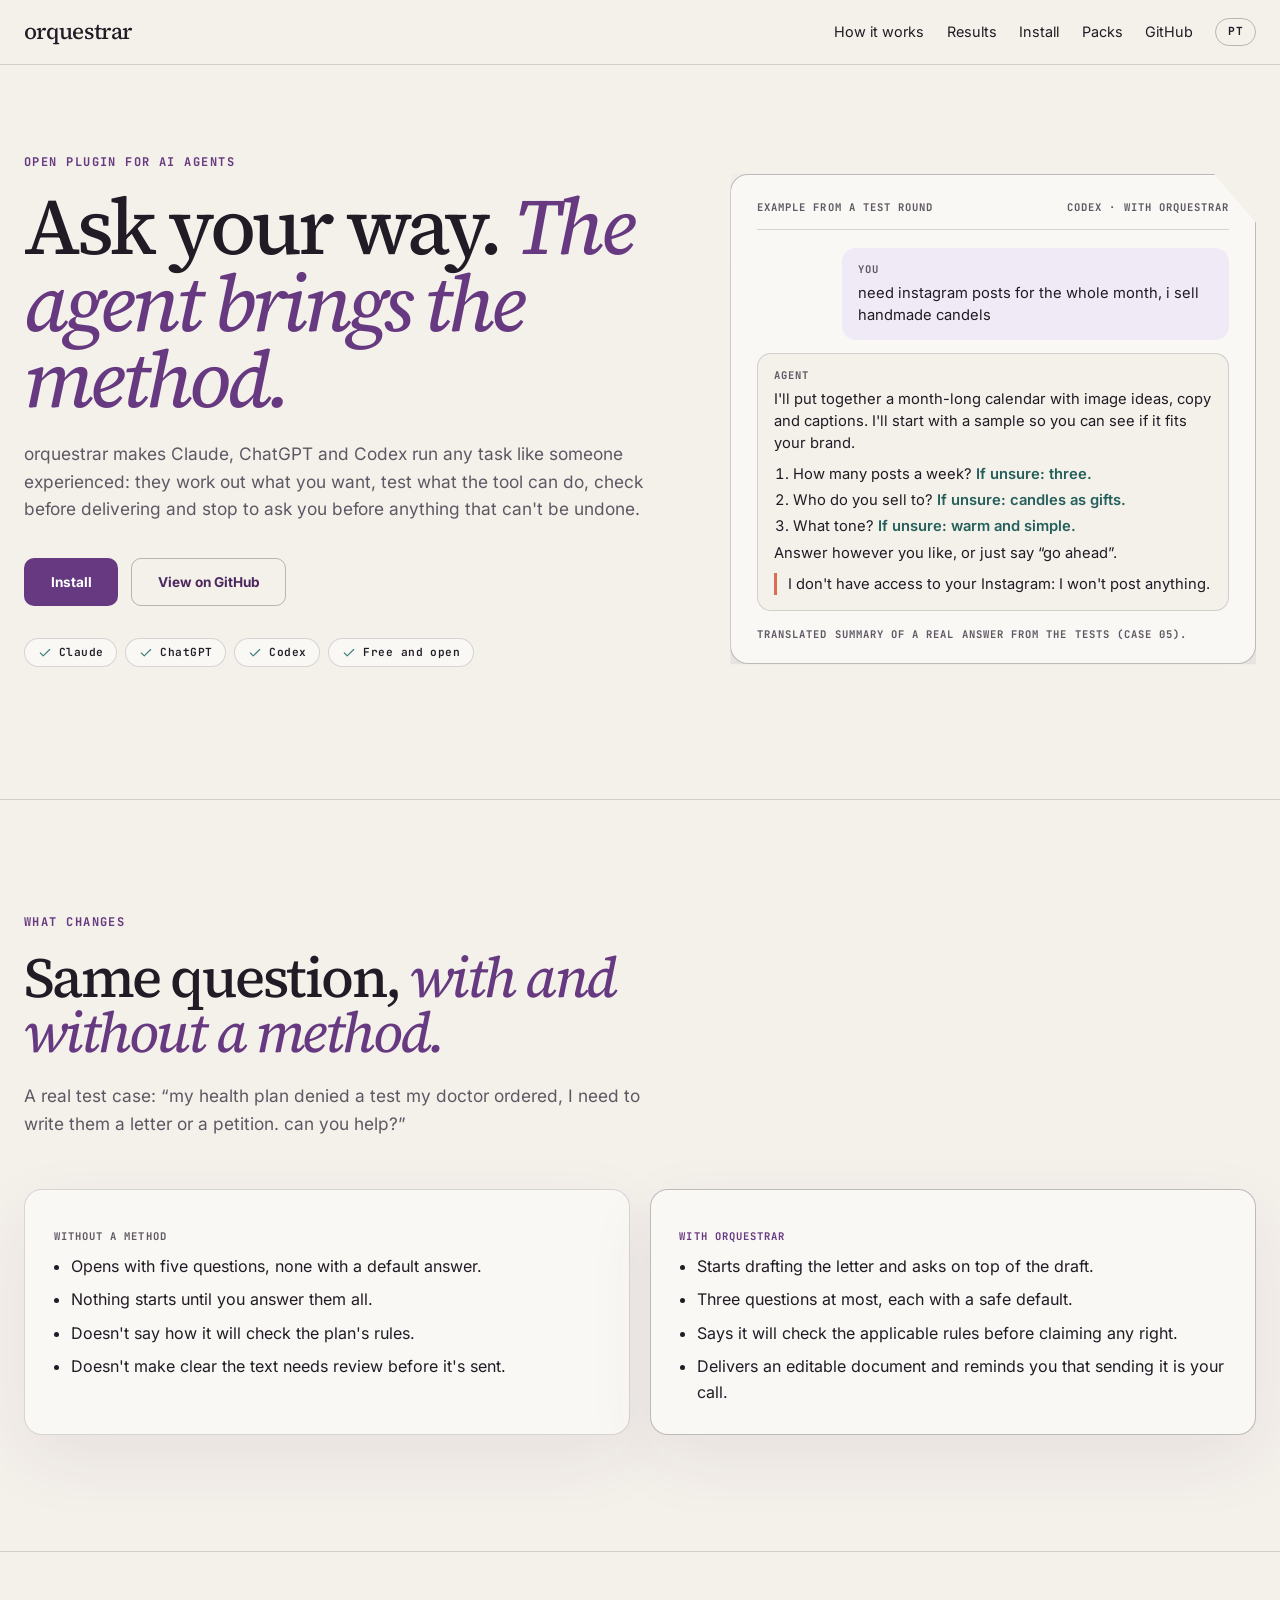
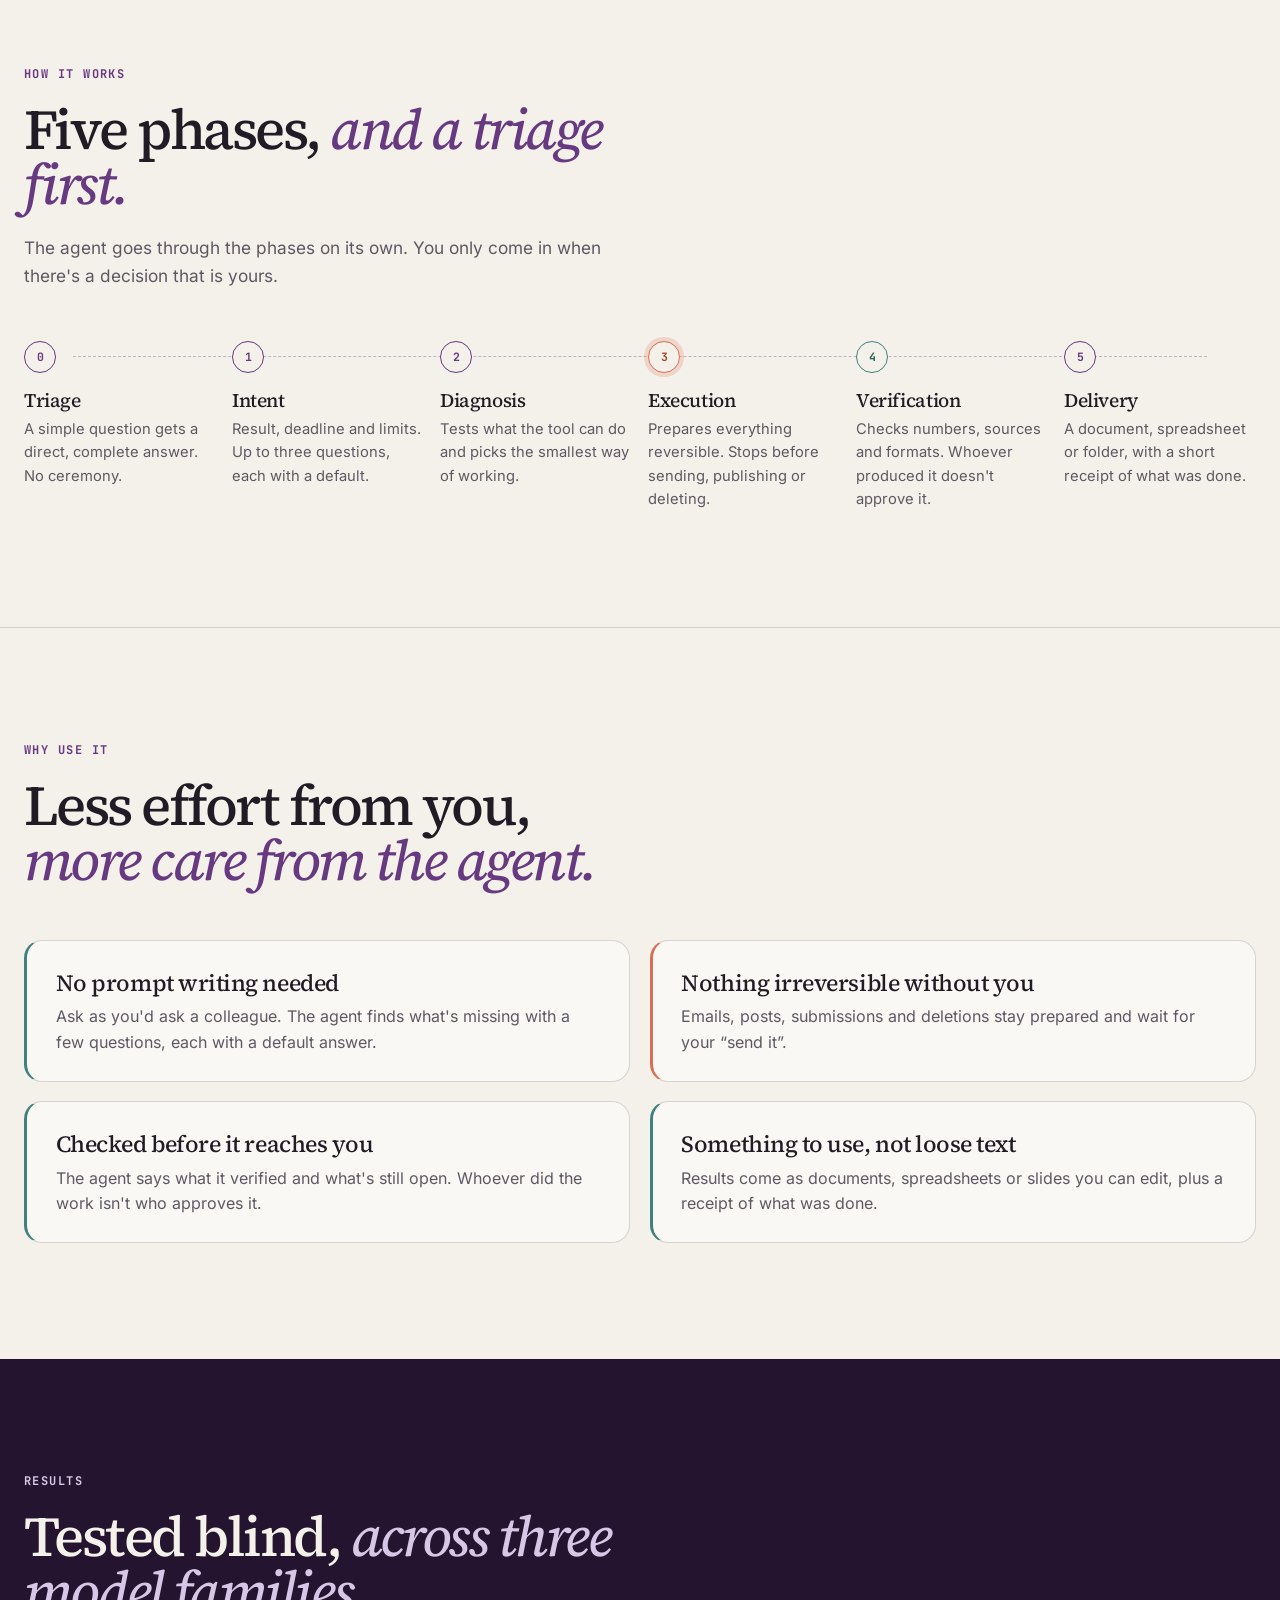
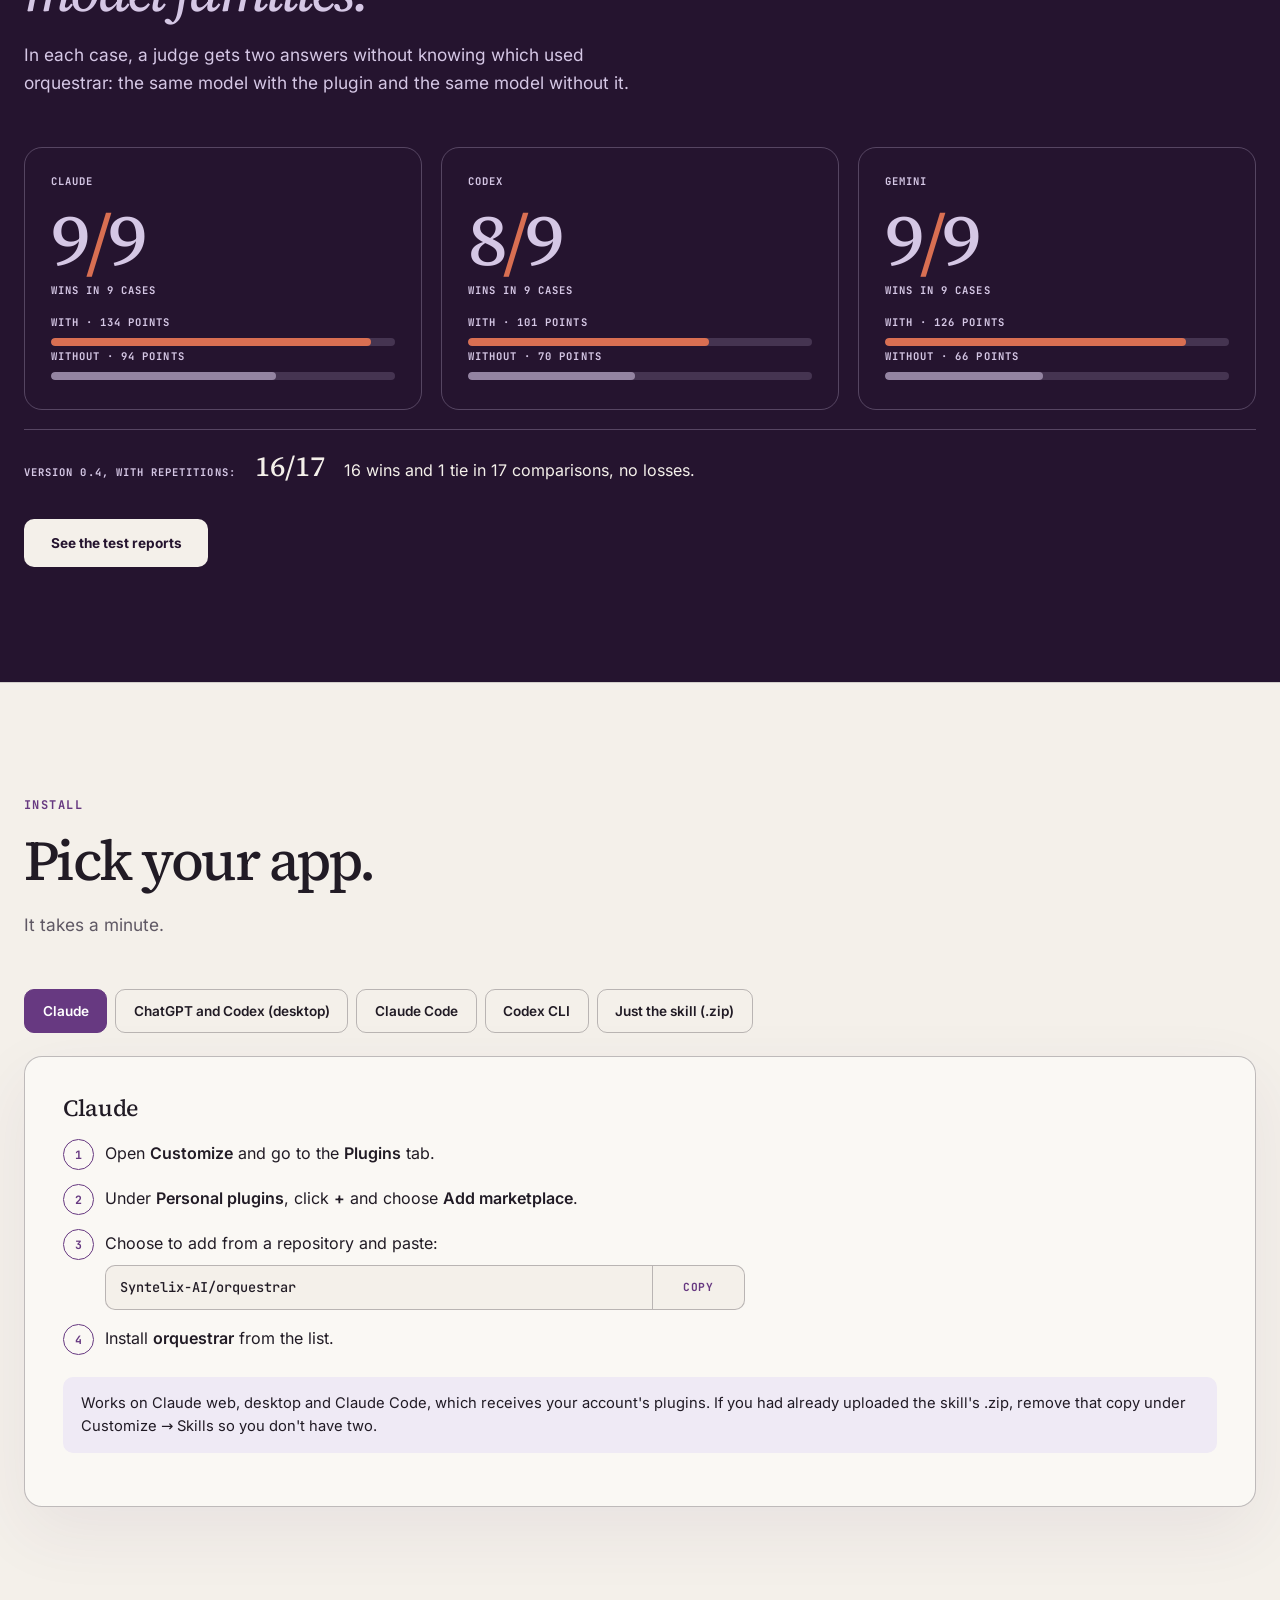
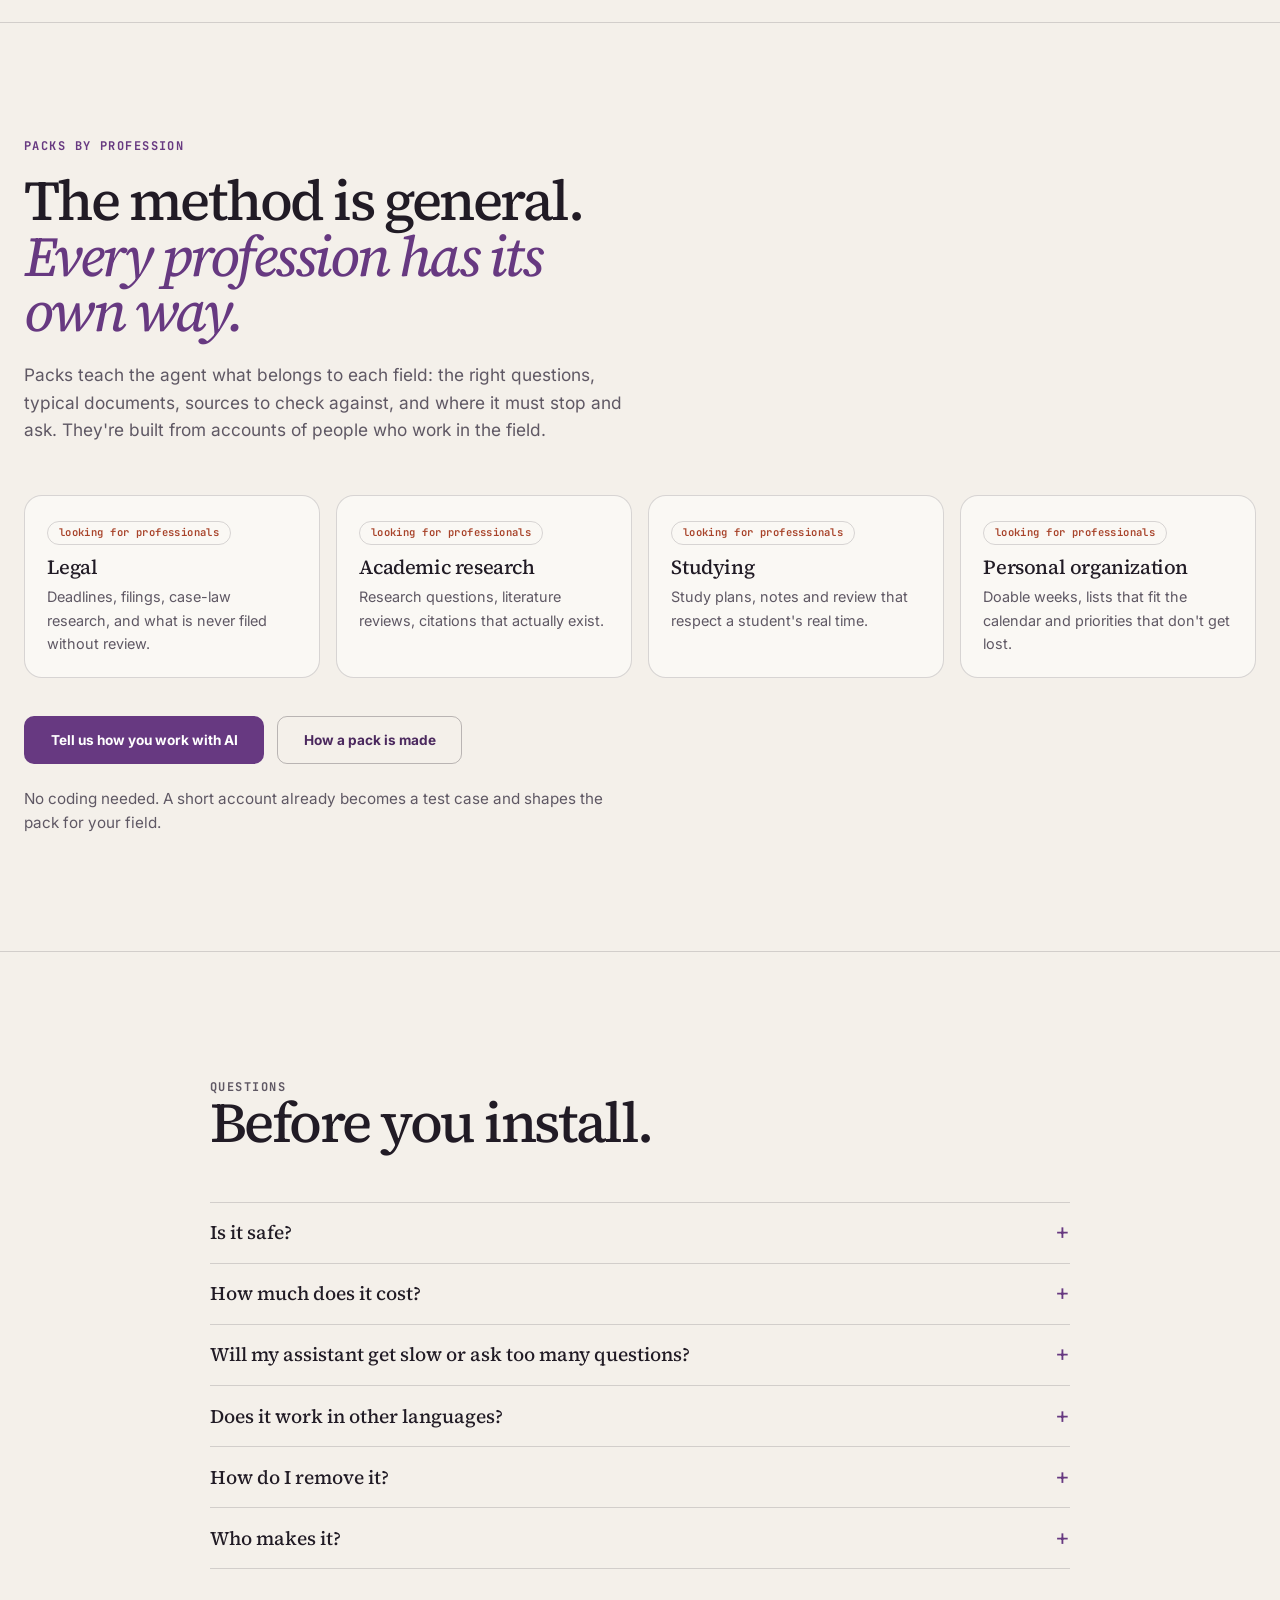
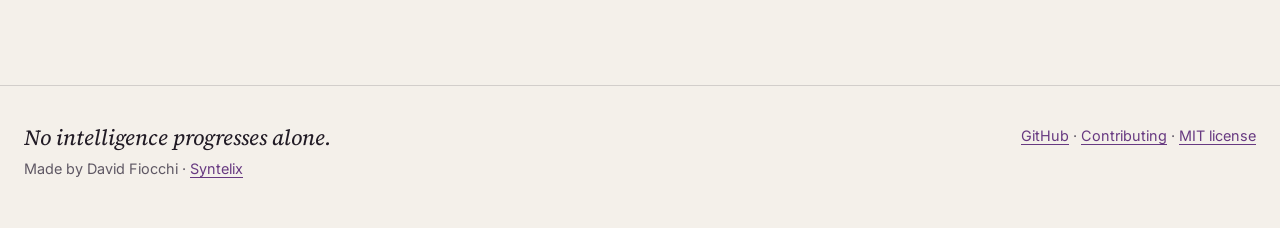
==== commit ee3a42f6: "Muda para Syntelix-AI, tira as ressalvas da página e põe o e-mail de contato Co-Authored-By: Claude " ====
--- a/docs/en/index.html
+++ b/docs/en/index.html
@@ -19,7 +19,7 @@
 <a class="skip" href="#conteudo">Skip to content</a>
 <header class="topbar"><div class="shell">
   <a class="brand" href="./">orquestrar</a>
-  <nav class="nav" aria-label="principal"><a class="nav-link" href="#how">How it works</a><a class="nav-link" href="#results">Results</a><a class="nav-link" href="#install">Install</a><a class="nav-link" href="#packs">Packs</a><a class="nav-link" href="https://github.com/CafeSemCafeina/orquestrar">GitHub</a><a class="lang" href="../" hreflang="pt-BR" title="Português">PT</a></nav>
+  <nav class="nav" aria-label="principal"><a class="nav-link" href="#how">How it works</a><a class="nav-link" href="#results">Results</a><a class="nav-link" href="#install">Install</a><a class="nav-link" href="#packs">Packs</a><a class="nav-link" href="https://github.com/Syntelix-AI/orquestrar">GitHub</a><a class="lang" href="../" hreflang="pt-BR" title="Português">PT</a></nav>
 </div></header>
 
 <main id="conteudo">
@@ -28,7 +28,7 @@
     <p class="kicker">Open plugin for AI agents</p>
     <h1>Ask your way. <em>The agent brings the method.</em></h1>
     <p class="lede">orquestrar makes Claude, ChatGPT and Codex run any task like someone experienced: they work out what you want, test what the tool can do, check before delivering and stop to ask you before anything that can&#x27;t be undone.</p>
-    <div class="actions"><a class="btn btn--primary" href="#install">Install</a><a class="btn btn--secondary" href="https://github.com/CafeSemCafeina/orquestrar">View on GitHub</a></div>
+    <div class="actions"><a class="btn btn--primary" href="#install">Install</a><a class="btn btn--secondary" href="https://github.com/Syntelix-AI/orquestrar">View on GitHub</a></div>
     <ul class="chips"><li class="chip"><svg viewBox="0 0 24 24" fill="none" stroke="currentColor" stroke-width="2" stroke-linecap="round" stroke-linejoin="round" aria-hidden="true"><path d="M20 6 9 17l-5-5"/></svg>Claude</li><li class="chip"><svg viewBox="0 0 24 24" fill="none" stroke="currentColor" stroke-width="2" stroke-linecap="round" stroke-linejoin="round" aria-hidden="true"><path d="M20 6 9 17l-5-5"/></svg>ChatGPT</li><li class="chip"><svg viewBox="0 0 24 24" fill="none" stroke="currentColor" stroke-width="2" stroke-linecap="round" stroke-linejoin="round" aria-hidden="true"><path d="M20 6 9 17l-5-5"/></svg>Codex</li><li class="chip"><svg viewBox="0 0 24 24" fill="none" stroke="currentColor" stroke-width="2" stroke-linecap="round" stroke-linejoin="round" aria-hidden="true"><path d="M20 6 9 17l-5-5"/></svg>Free and open</li></ul>
   </div>
   <figure class="artifact" style="margin:0">
@@ -61,20 +61,19 @@
   <div class="section-head"><p class="kicker kicker--light">Results</p><h2>Tested blind, <em>across three model families.</em></h2><p class="lede">In each case, a judge gets two answers without knowing which used orquestrar: the same model with the plugin and the same model without it.</p></div>
   <div class="scores"><div class="score reveal"><p class="meta">Claude</p><p class="score__big">9<span>/</span>9</p><p class="meta">wins in 9 cases</p><p class="meta" style="margin-top:1.1rem">with · 134 points</p><div class="bar bar--with"><i style="width:93.1%"></i></div><p class="meta">without · 94 points</p><div class="bar bar--without"><i style="width:65.3%"></i></div></div><div class="score reveal"><p class="meta">Codex</p><p class="score__big">8<span>/</span>9</p><p class="meta">wins in 9 cases</p><p class="meta" style="margin-top:1.1rem">with · 101 points</p><div class="bar bar--with"><i style="width:70.1%"></i></div><p class="meta">without · 70 points</p><div class="bar bar--without"><i style="width:48.6%"></i></div></div><div class="score reveal"><p class="meta">Gemini</p><p class="score__big">9<span>/</span>9</p><p class="meta">wins in 9 cases</p><p class="meta" style="margin-top:1.1rem">with · 126 points</p><div class="bar bar--with"><i style="width:87.5%"></i></div><p class="meta">without · 66 points</p><div class="bar bar--without"><i style="width:45.8%"></i></div></div></div>
   <div class="v04"><span class="meta" style="color:var(--purple-200)">Version 0.4, with repetitions:</span><strong>16/17</strong><span>16 wins and 1 tie in 17 comparisons, no losses.</span></div>
-  <p class="limits">Read with care: the tests measure the agent&#x27;s first reply, not the whole task; the judge is a language model; the 9 cases were written for the project, including two traps (a simple question and a mass email send). Cases, rubric, raw answers and reports are open in the repository (in Portuguese).</p>
-  <div class="actions"><a class="btn btn--light" href="https://github.com/CafeSemCafeina/orquestrar/tree/main/evals">See the test reports</a></div>
+  <div class="actions"><a class="btn btn--light" href="https://github.com/Syntelix-AI/orquestrar/tree/main/evals">See the test reports</a></div>
 </div></section>
 
 <section id="install"><div class="shell">
   <div class="section-head"><p class="kicker">Install</p><h2>Pick your app.</h2><p class="lede">It takes a minute.</p></div>
   <div class="tabs" role="tablist" aria-label="Install"><button class="tab" role="tab" id="tab-claude" aria-controls="panel-claude" aria-selected="true" tabindex="0">Claude</button><button class="tab" role="tab" id="tab-chatgpt" aria-controls="panel-chatgpt" aria-selected="false" tabindex="-1">ChatGPT and Codex (desktop)</button><button class="tab" role="tab" id="tab-claude-code" aria-controls="panel-claude-code" aria-selected="false" tabindex="-1">Claude Code</button><button class="tab" role="tab" id="tab-codex-cli" aria-controls="panel-codex-cli" aria-selected="false" tabindex="-1">Codex CLI</button><button class="tab" role="tab" id="tab-zip" aria-controls="panel-zip" aria-selected="false" tabindex="-1">Just the skill (.zip)</button></div>
-  <div class="tabpanel" role="tabpanel" id="panel-claude" aria-labelledby="tab-claude"><h3>Claude</h3><ol class="steps"><li>Open <span class="path">Customize</span> and go to the <span class="path">Plugins</span> tab.</li><li>Under <span class="path">Personal plugins</span>, click <span class="path">+</span> and choose <span class="path">Add marketplace</span>.</li><li>Choose to add from a repository and paste:<span class="copy"><code>CafeSemCafeina/orquestrar</code><button type="button" data-copy="CafeSemCafeina/orquestrar" data-done="Copied">Copy</button></span></li><li>Install <span class="path">orquestrar</span> from the list.</li></ol><p class="note">Works on Claude web, desktop and Claude Code, which receives your account's plugins. If you had already uploaded the skill's .zip, remove that copy under Customize → Skills so you don't have two.</p></div><div class="tabpanel" role="tabpanel" id="panel-chatgpt" aria-labelledby="tab-chatgpt" hidden><h3>ChatGPT and Codex (desktop)</h3><ol class="steps"><li>Open <span class="path">Plugins</span> in the app (in work mode or in the Codex tab).</li><li>Click <span class="path">Add marketplace</span>.</li><li>Under <span class="path">Source</span>, paste:<span class="copy"><code>CafeSemCafeina/orquestrar</code><button type="button" data-copy="CafeSemCafeina/orquestrar" data-done="Copied">Copy</button></span>Under <span class="path">Git ref</span>, use <code>main</code>. Leave <span class="path">Sparse paths</span> empty.</li><li>Install <span class="path">orquestrar</span> from the plugin list.</li></ol><p class="note">If your ChatGPT app doesn't show the option to add a marketplace, use the “Just the skill” tab: adding your own plugins to chat may depend on your plan.</p></div><div class="tabpanel" role="tabpanel" id="panel-claude-code" aria-labelledby="tab-claude-code" hidden><h3>Claude Code</h3><ol class="steps"><li>In a terminal with Claude Code open, run:<span class="copy"><code>/plugin marketplace add CafeSemCafeina/orquestrar</code><button type="button" data-copy="/plugin marketplace add CafeSemCafeina/orquestrar" data-done="Copied">Copy</button></span></li><li>Then:<span class="copy"><code>/plugin install orquestrar@orquestrar</code><button type="button" data-copy="/plugin install orquestrar@orquestrar" data-done="Copied">Copy</button></span></li></ol><p class="note">To check, run <code>/plugin</code> and look for orquestrar among installed plugins.</p></div><div class="tabpanel" role="tabpanel" id="panel-codex-cli" aria-labelledby="tab-codex-cli" hidden><h3>Codex CLI</h3><ol class="steps"><li>In a terminal, run:<span class="copy"><code>codex plugin marketplace add CafeSemCafeina/orquestrar</code><button type="button" data-copy="codex plugin marketplace add CafeSemCafeina/orquestrar" data-done="Copied">Copy</button></span></li><li>Then:<span class="copy"><code>codex plugin add orquestrar@orquestrar</code><button type="button" data-copy="codex plugin add orquestrar@orquestrar" data-done="Copied">Copy</button></span></li></ol><p class="note">Start a new Codex session for the skill to show up. Tested on Codex CLI 0.169.</p></div><div class="tabpanel" role="tabpanel" id="panel-zip" aria-labelledby="tab-zip" hidden><h3>Just the skill (.zip)</h3><ol class="steps"><li>Download the file:<span class="actions" style="margin-top:.7rem"><a class="btn btn--primary" href="../download/orquestrar-skill.zip" download>Download orquestrar-skill.zip</a></span></li><li>In Claude: <span class="path">Customize → Skills → + → Upload a skill</span>.</li><li>In ChatGPT: <span class="path">Skills → Create → Upload from your computer</span>. ChatGPT's web and desktop skills don't sync: upload to both if you use both.</li></ol><p class="note">This installs only the skill, with no catalog. Updates won't arrive on their own: download again when a new version ships.</p></div>
+  <div class="tabpanel" role="tabpanel" id="panel-claude" aria-labelledby="tab-claude"><h3>Claude</h3><ol class="steps"><li>Open <span class="path">Customize</span> and go to the <span class="path">Plugins</span> tab.</li><li>Under <span class="path">Personal plugins</span>, click <span class="path">+</span> and choose <span class="path">Add marketplace</span>.</li><li>Choose to add from a repository and paste:<span class="copy"><code>Syntelix-AI/orquestrar</code><button type="button" data-copy="Syntelix-AI/orquestrar" data-done="Copied">Copy</button></span></li><li>Install <span class="path">orquestrar</span> from the list.</li></ol><p class="note">Works on Claude web, desktop and Claude Code, which receives your account's plugins. If you had already uploaded the skill's .zip, remove that copy under Customize → Skills so you don't have two.</p></div><div class="tabpanel" role="tabpanel" id="panel-chatgpt" aria-labelledby="tab-chatgpt" hidden><h3>ChatGPT and Codex (desktop)</h3><ol class="steps"><li>Open <span class="path">Plugins</span> in the app (in work mode or in the Codex tab).</li><li>Click <span class="path">Add marketplace</span>.</li><li>Under <span class="path">Source</span>, paste:<span class="copy"><code>Syntelix-AI/orquestrar</code><button type="button" data-copy="Syntelix-AI/orquestrar" data-done="Copied">Copy</button></span>Under <span class="path">Git ref</span>, use <code>main</code>. Leave <span class="path">Sparse paths</span> empty.</li><li>Install <span class="path">orquestrar</span> from the plugin list.</li></ol><p class="note">If your ChatGPT app doesn't show the option to add a marketplace, use the “Just the skill” tab: adding your own plugins to chat may depend on your plan.</p></div><div class="tabpanel" role="tabpanel" id="panel-claude-code" aria-labelledby="tab-claude-code" hidden><h3>Claude Code</h3><ol class="steps"><li>In a terminal with Claude Code open, run:<span class="copy"><code>/plugin marketplace add Syntelix-AI/orquestrar</code><button type="button" data-copy="/plugin marketplace add Syntelix-AI/orquestrar" data-done="Copied">Copy</button></span></li><li>Then:<span class="copy"><code>/plugin install orquestrar@orquestrar</code><button type="button" data-copy="/plugin install orquestrar@orquestrar" data-done="Copied">Copy</button></span></li></ol><p class="note">To check, run <code>/plugin</code> and look for orquestrar among installed plugins.</p></div><div class="tabpanel" role="tabpanel" id="panel-codex-cli" aria-labelledby="tab-codex-cli" hidden><h3>Codex CLI</h3><ol class="steps"><li>In a terminal, run:<span class="copy"><code>codex plugin marketplace add Syntelix-AI/orquestrar</code><button type="button" data-copy="codex plugin marketplace add Syntelix-AI/orquestrar" data-done="Copied">Copy</button></span></li><li>Then:<span class="copy"><code>codex plugin add orquestrar@orquestrar</code><button type="button" data-copy="codex plugin add orquestrar@orquestrar" data-done="Copied">Copy</button></span></li></ol><p class="note">Start a new Codex session for the skill to show up. Tested on Codex CLI 0.169.</p></div><div class="tabpanel" role="tabpanel" id="panel-zip" aria-labelledby="tab-zip" hidden><h3>Just the skill (.zip)</h3><ol class="steps"><li>Download the file:<span class="actions" style="margin-top:.7rem"><a class="btn btn--primary" href="../download/orquestrar-skill.zip" download>Download orquestrar-skill.zip</a></span></li><li>In Claude: <span class="path">Customize → Skills → + → Upload a skill</span>.</li><li>In ChatGPT: <span class="path">Skills → Create → Upload from your computer</span>. ChatGPT's web and desktop skills don't sync: upload to both if you use both.</li></ol><p class="note">This installs only the skill, with no catalog. Updates won't arrive on their own: download again when a new version ships.</p></div>
 </div></section>
 
 <section id="packs"><div class="shell">
   <div class="section-head"><p class="kicker">Packs by profession</p><h2>The method is general. <em>Every profession has its own way.</em></h2><p class="lede">Packs teach the agent what belongs to each field: the right questions, typical documents, sources to check against, and where it must stop and ask. They&#x27;re built from accounts of people who work in the field.</p></div>
   <div class="packs"><article class="pack reveal"><span class="status">looking for professionals</span><h3>Legal</h3><p>Deadlines, filings, case-law research, and what is never filed without review.</p></article><article class="pack reveal"><span class="status">looking for professionals</span><h3>Academic research</h3><p>Research questions, literature reviews, citations that actually exist.</p></article><article class="pack reveal"><span class="status">looking for professionals</span><h3>Studying</h3><p>Study plans, notes and review that respect a student&#x27;s real time.</p></article><article class="pack reveal"><span class="status">looking for professionals</span><h3>Personal organization</h3><p>Doable weeks, lists that fit the calendar and priorities that don&#x27;t get lost.</p></article></div>
-  <div class="actions" style="margin-top:0"><a class="btn btn--primary" href="https://github.com/CafeSemCafeina/orquestrar/issues/new?template=relato-profissional.yml">Tell us how you work with AI</a><a class="btn btn--secondary" href="https://github.com/CafeSemCafeina/orquestrar/blob/main/PACKS.md">How a pack is made</a></div>
+  <div class="actions" style="margin-top:0"><a class="btn btn--primary" href="https://github.com/Syntelix-AI/orquestrar/issues/new?template=relato-profissional.yml">Tell us how you work with AI</a><a class="btn btn--secondary" href="https://github.com/Syntelix-AI/orquestrar/blob/main/PACKS.md">How a pack is made</a></div>
   <p class="lede" style="font-size:.95rem">No coding needed. A short account already becomes a test case and shapes the pack for your field.</p>
 </div></section>
 
@@ -86,7 +85,7 @@
 
 <footer><div class="shell">
   <div><p class="thesis">No intelligence progresses alone.</p><p style="margin:0">Made by David Fiocchi · <a href="https://syntelix.ia.br">Syntelix</a></p></div>
-  <p style="margin:0"><a href="https://github.com/CafeSemCafeina/orquestrar">GitHub</a> · <a href="https://github.com/CafeSemCafeina/orquestrar/blob/main/CONTRIBUTING.md">Contributing</a> · <a href="https://github.com/CafeSemCafeina/orquestrar/blob/main/LICENSE">MIT license</a></p>
+  <p style="margin:0"><a href="https://github.com/Syntelix-AI/orquestrar">GitHub</a> · <a href="https://github.com/Syntelix-AI/orquestrar/blob/main/CONTRIBUTING.md">Contributing</a> · <a href="https://github.com/Syntelix-AI/orquestrar/blob/main/LICENSE">MIT license</a></p>
 </div></footer>
 
 <script>
